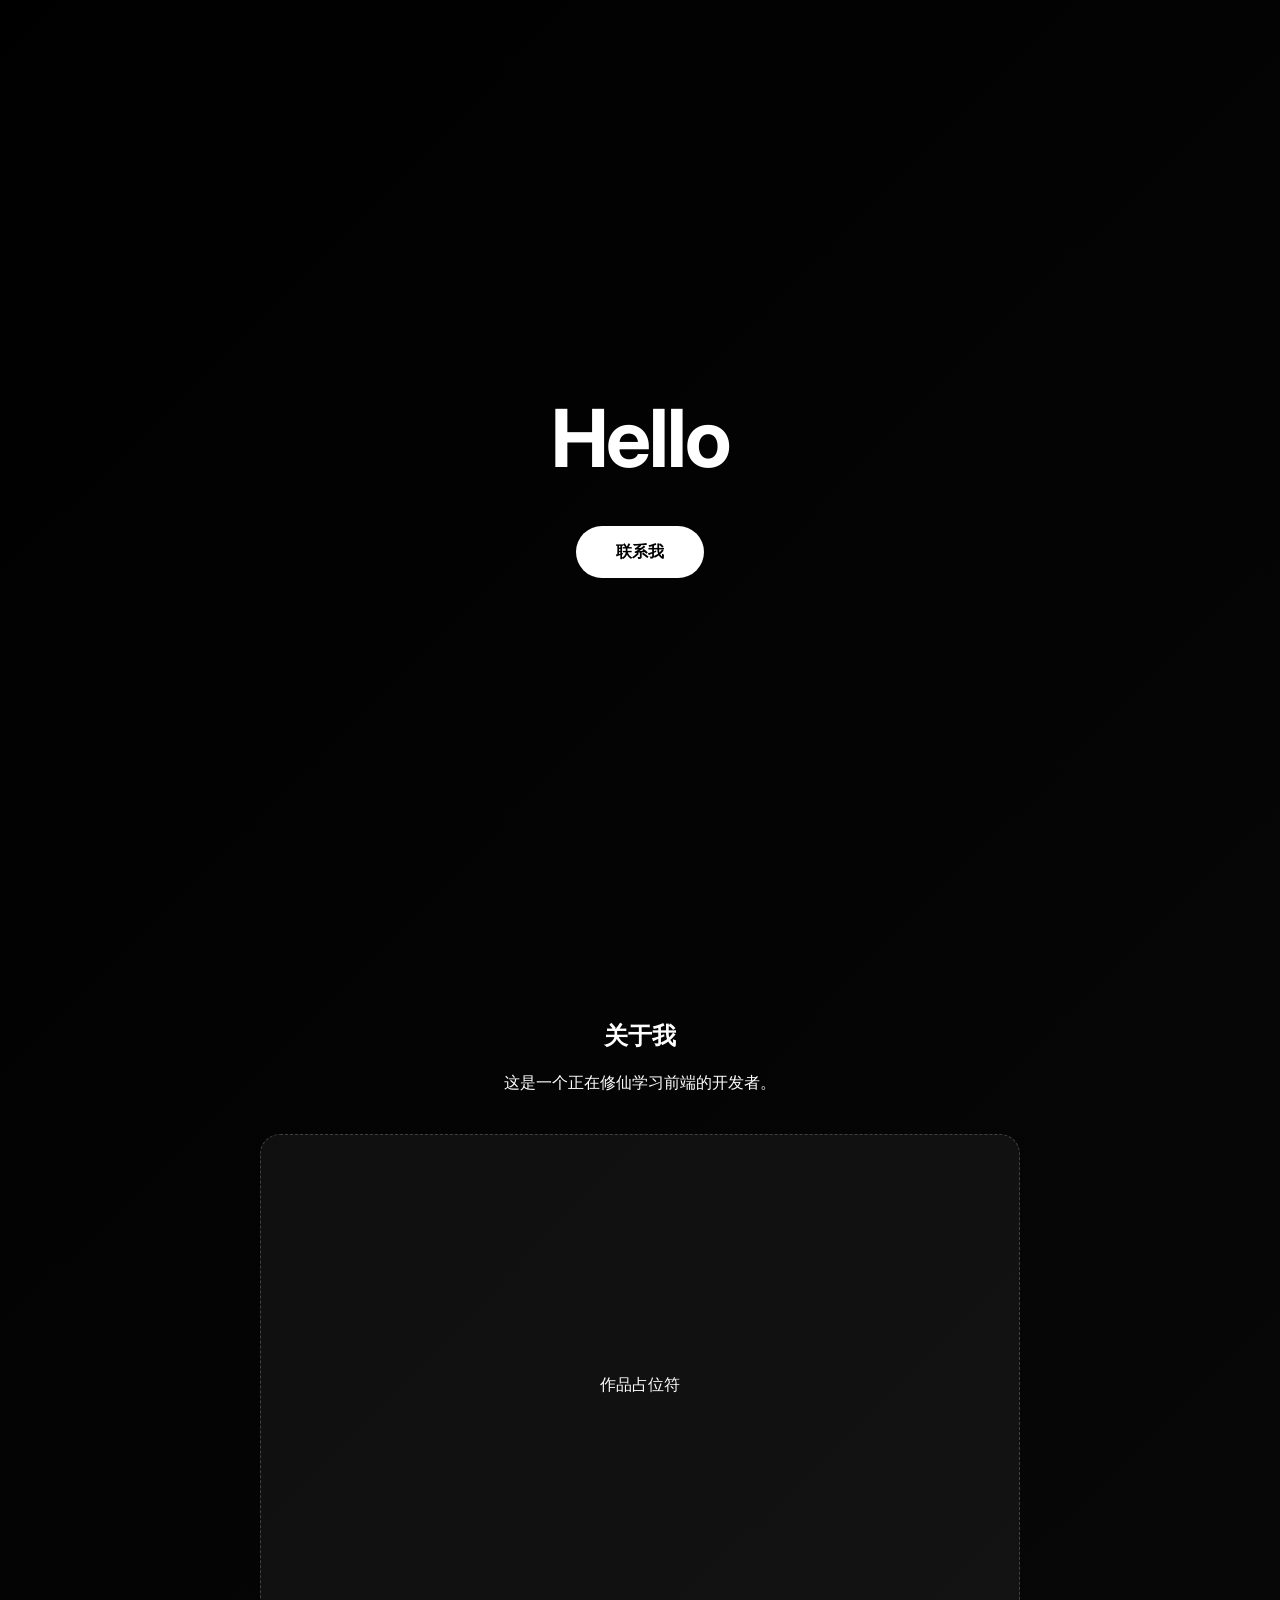
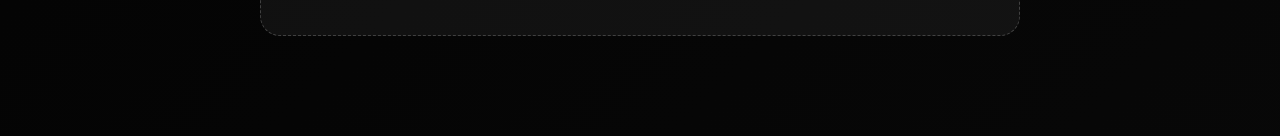
==== index.html @ e72fcb89 "fix" ====
<!DOCTYPE html>
<html lang="zh-CN">
<head>
    <meta charset="UTF-8" />
    <meta name="viewport" content="width=device-width, initial-scale=1.0, maximum-scale=1.0, user-scalable=no">
    <title>极简个人首页</title>
    <style>
        @import url('https://fonts.googleapis.com/css2?family=Inter:wght@400;700&display=swap');

        body {
            margin: 0;
            padding: 0;
            /* 修正：允许垂直滚动，禁止水平晃动 */
            overflow-x: hidden;
            overflow-y: auto; 
            min-height: 100vh;
            display: flex;
            flex-direction: column; /* 让内容按顺序往下排 */
            justify-content: flex-start; /* 从顶部开始排，不再死锁在中心 */
            align-items: center;
            background: linear-gradient(-45deg, #000000, #1a1a1a, #0a0a0a, #000000);
            background-size: 400% 400%;
            animation: gradientMove 10s ease infinite;
            font-family: 'Inter', sans-serif;
            color: #ffffff;
            cursor: none; 
        }

        @keyframes gradientMove {
            0% { background-position: 0% 50%; }
            50% { background-position: 100% 50%; }
            100% { background-position: 0% 50%; }
        }

        #cursor {
            mix-blend-mode: difference;
            width: 20px;
            height: 20px;
            background: white;
            border-radius: 50%;
            position: fixed;
            pointer-events: none;
            z-index: 9999;
            box-shadow: 0 0 20px #38bdf8;
            transition: transform 0.3s cubic-bezier(0.175, 0.885, 0.32, 1.275);
            left: -100px;
        }

        #cursor.active { transform: scale(3); }

        /* 第一屏：Hero Section */
        .hero {
            height: 100vh; /* 第一屏强制占满全屏 */
            display: flex;
            flex-direction: column;
            justify-content: center;
            align-items: center;
            text-align: center;
        }

        .card-title { font-size: 80px; font-weight: 700; margin-bottom: 40px; letter-spacing: -2px; }

        .primary-btn {
            background: white;
            color: black;
            border: none;
            padding: 15px 40px;
            border-radius: 50px;
            font-weight: bold;
            transition: 0.3s;
            text-decoration: none;
            display: inline-block;
        }

        /* 后面内容块的样式 */
        .content-section {
            width: 100%;
            max-width: 800px;
            padding: 100px 20px;
            text-align: center;
            box-sizing: border-box;
        }

        @media (max-width: 768px) {
            #cursor { display: none; }
            body { cursor: auto; }
            .card-title { font-size: 60px; }
            .primary-btn { padding: 18px 50px; font-size: 18px; }
        }
    </style>
</head>
<body>
    <div id="cursor"></div>

    <section class="hero">
        <h1 class="card-title">Hello</h1>
        <a href="#" class="primary-btn">联系我</a>
    </section>

    <div class="content-section">
        <h2>关于我</h2>
        <p>这是一个正在修仙学习前端的开发者。</p>
        <div style="height: 500px; background: rgba(255,255,255,0.05); margin-top: 40px; border-radius: 20px; border: 1px dashed rgba(255,255,255,0.2); display: flex; align-items: center; justify-content: center;">
            作品占位符
        </div>
    </div>

    <script>
        const btn = document.querySelector('.primary-btn');
        const dot = document.querySelector('#cursor');

        window.addEventListener('mousemove', (e) => {
            dot.style.left = e.clientX - 10 + 'px';
            dot.style.top = e.clientY - 10 + 'px';
        });

        btn.addEventListener('mouseenter', () => dot.classList.add('active'));
        btn.addEventListener('mouseleave', () => dot.classList.remove('active'));
    </script>
</body>
</html>
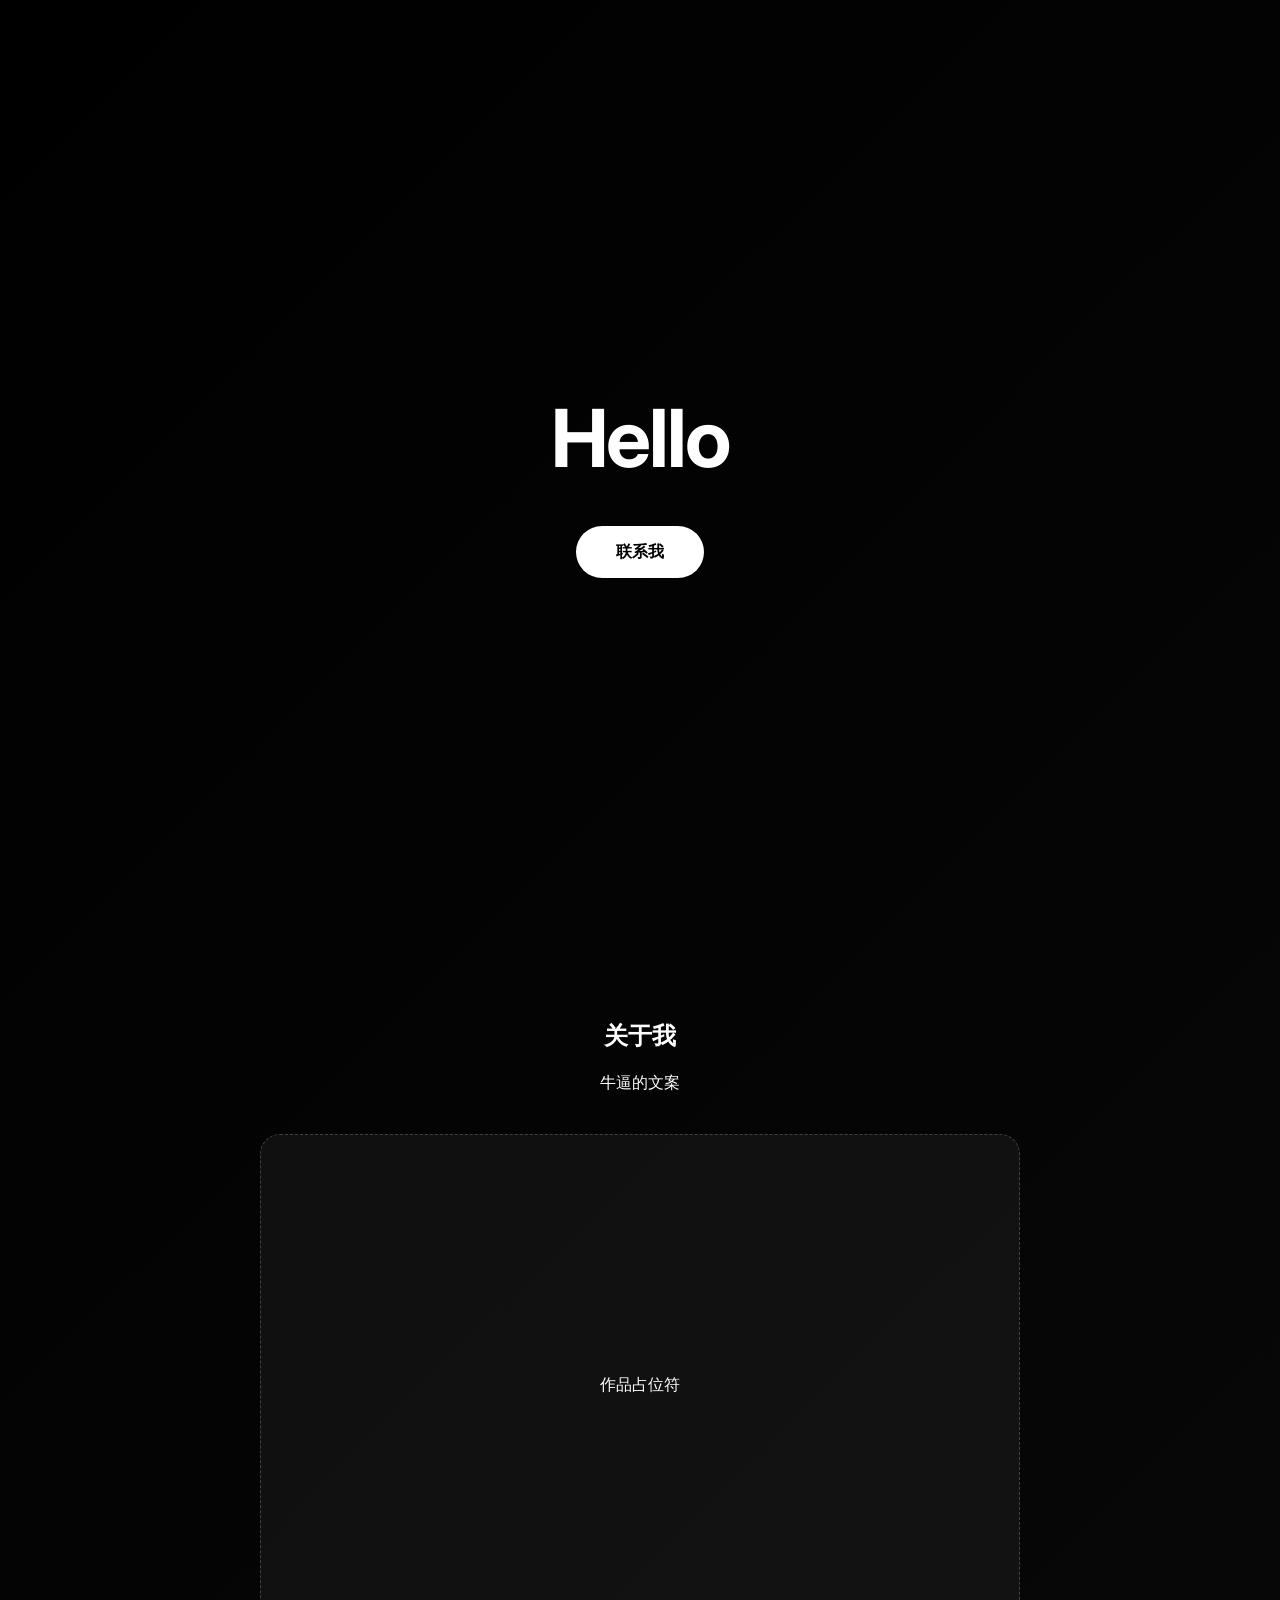
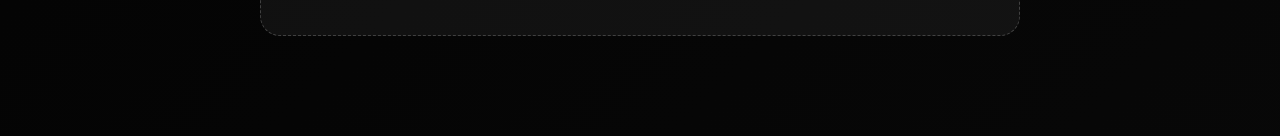
==== commit 900975dc: "fix2" ====
--- a/index.html
+++ b/index.html
@@ -99,7 +99,7 @@
 
     <div class="content-section">
         <h2>关于我</h2>
-        <p>这是一个正在修仙学习前端的开发者。</p>
+        <p>牛逼的文案</p>
         <div style="height: 500px; background: rgba(255,255,255,0.05); margin-top: 40px; border-radius: 20px; border: 1px dashed rgba(255,255,255,0.2); display: flex; align-items: center; justify-content: center;">
             作品占位符
         </div>
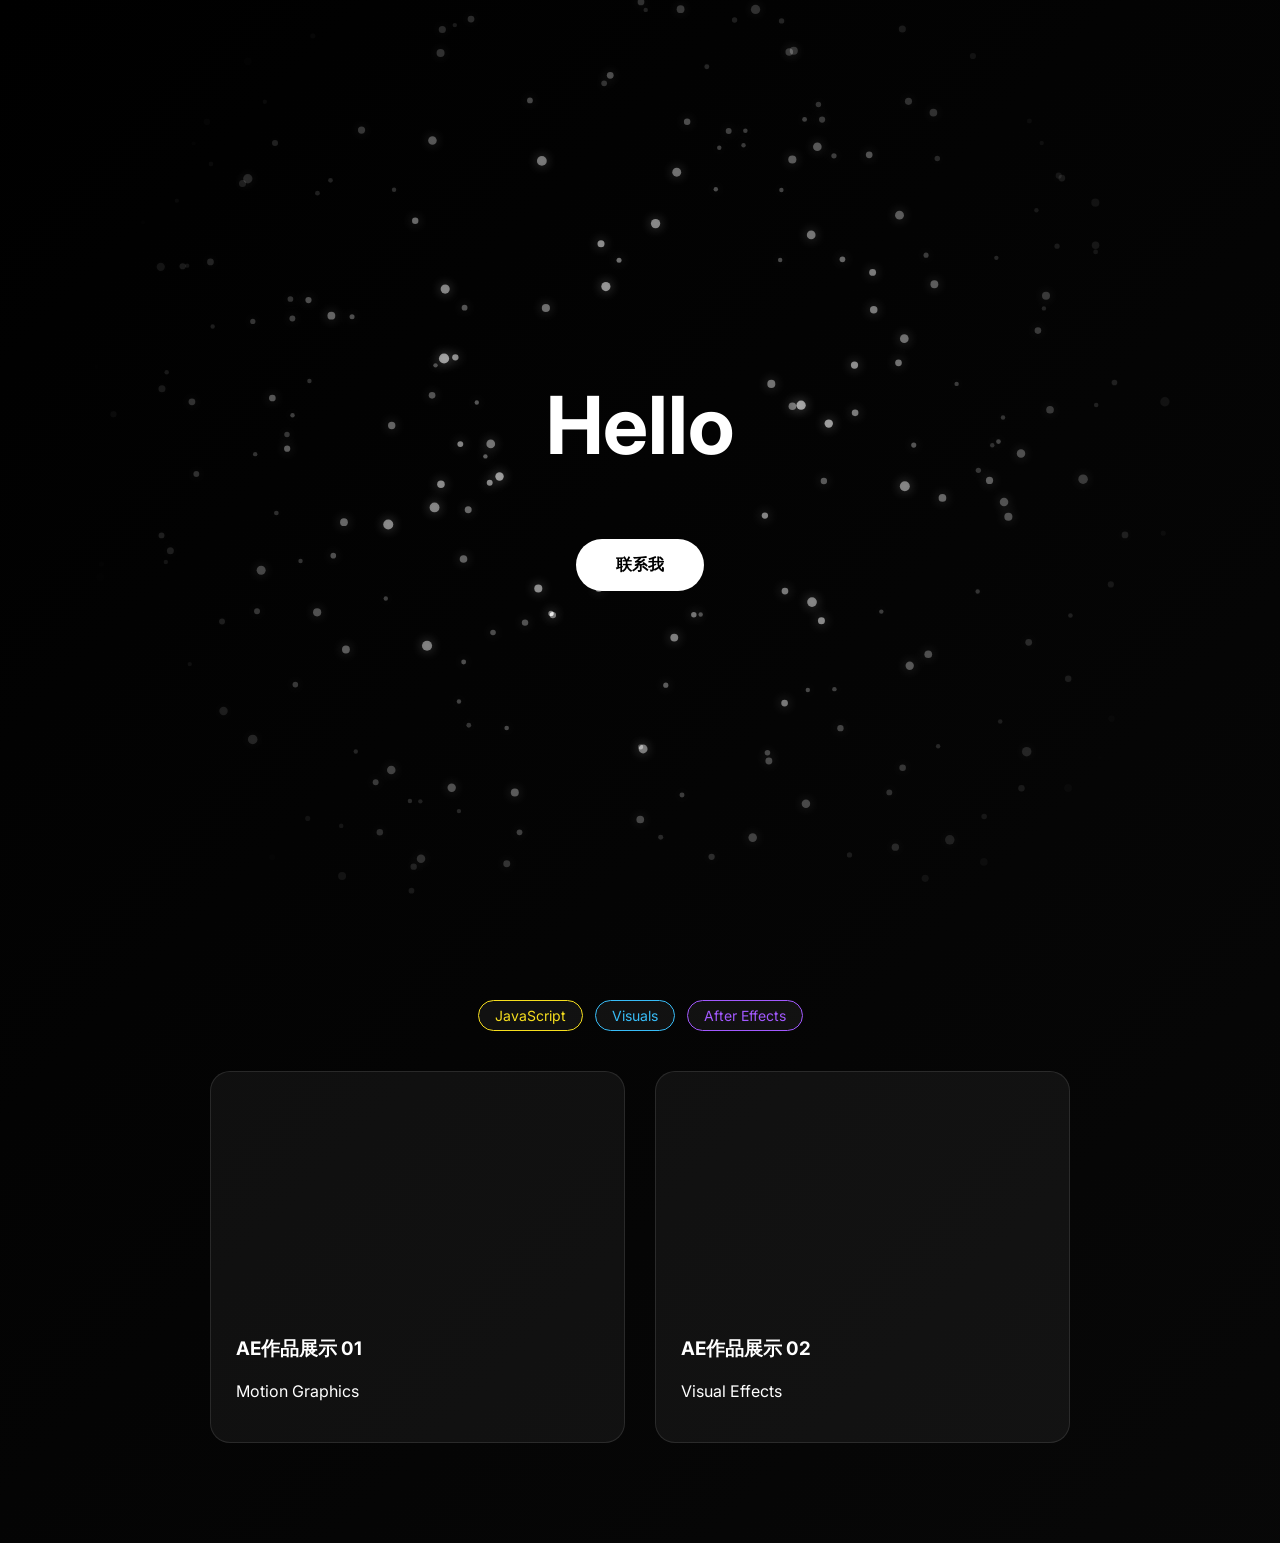
==== commit 1222c2d9: "粒子效果" ====
--- a/index.html
+++ b/index.html
@@ -1,121 +1,319 @@
 <!DOCTYPE html>
 <html lang="zh-CN">
 <head>
-    <meta charset="UTF-8" />
-    <meta name="viewport" content="width=device-width, initial-scale=1.0, maximum-scale=1.0, user-scalable=no">
-    <title>极简个人首页</title>
+    <meta charset="UTF-8">
+    <meta name="viewport" content="width=device-width, initial-scale=1.0">
+    <title>作品集展示</title>
     <style>
+        /* 1. 还原你要求的动态渐变背景与基础样式 */
         @import url('https://fonts.googleapis.com/css2?family=Inter:wght@400;700&display=swap');
-
+        
         body {
-            margin: 0;
-            padding: 0;
-            /* 修正：允许垂直滚动，禁止水平晃动 */
+            margin: 0; padding: 0;
             overflow-x: hidden;
-            overflow-y: auto; 
-            min-height: 100vh;
-            display: flex;
-            flex-direction: column; /* 让内容按顺序往下排 */
-            justify-content: flex-start; /* 从顶部开始排，不再死锁在中心 */
-            align-items: center;
             background: linear-gradient(-45deg, #000000, #1a1a1a, #0a0a0a, #000000);
             background-size: 400% 400%;
             animation: gradientMove 10s ease infinite;
             font-family: 'Inter', sans-serif;
             color: #ffffff;
-            cursor: none; 
-        }
-
+        }
         @keyframes gradientMove {
             0% { background-position: 0% 50%; }
             50% { background-position: 100% 50%; }
             100% { background-position: 0% 50%; }
         }
 
-        #cursor {
-            mix-blend-mode: difference;
-            width: 20px;
-            height: 20px;
-            background: white;
-            border-radius: 50%;
-            position: fixed;
-            pointer-events: none;
-            z-index: 9999;
-            box-shadow: 0 0 20px #38bdf8;
-            transition: transform 0.3s cubic-bezier(0.175, 0.885, 0.32, 1.275);
-            left: -100px;
-        }
-
-        #cursor.active { transform: scale(3); }
-
-        /* 第一屏：Hero Section */
-        .hero {
-            height: 100vh; /* 第一屏强制占满全屏 */
-            display: flex;
-            flex-direction: column;
-            justify-content: center;
-            align-items: center;
-            text-align: center;
-        }
-
-        .card-title { font-size: 80px; font-weight: 700; margin-bottom: 40px; letter-spacing: -2px; }
-
+        /* 已移除自定义光标，使用系统默认光标 */
+
+        /* 2. 还原 Hero 区 */
+        .hero { 
+            height: 100vh; width: 100%;
+            display: flex; flex-direction: column; 
+            justify-content: center; align-items: center; 
+            position: relative; overflow: hidden; 
+        }
+        #particle-canvas { position: absolute; top: 0; left: 0; width: 100%; height: 100%; z-index: 1; }
+        .card-title { font-size: 80px; font-weight: 700; z-index: 10; pointer-events: none; }
         .primary-btn {
-            background: white;
-            color: black;
-            border: none;
-            padding: 15px 40px;
-            border-radius: 50px;
-            font-weight: bold;
-            transition: 0.3s;
-            text-decoration: none;
-            display: inline-block;
-        }
-
-        /* 后面内容块的样式 */
-        .content-section {
-            width: 100%;
-            max-width: 800px;
-            padding: 100px 20px;
-            text-align: center;
-            box-sizing: border-box;
-        }
-
-        @media (max-width: 768px) {
-            #cursor { display: none; }
-            body { cursor: auto; }
-            .card-title { font-size: 60px; }
-            .primary-btn { padding: 18px 50px; font-size: 18px; }
+            background: white; color: black; border: none; padding: 15px 40px;
+            border-radius: 50px; font-weight: bold; transition: 0.3s;
+            text-decoration: none; z-index: 10;
+        }
+
+        /* 3. 还原你满意的卡片网格布局 */
+        .content-section { 
+            width: 100%; max-width: 900px; 
+            margin: 0 auto; padding: 100px 20px; 
+            box-sizing: border-box; z-index: 10; position: relative;
+        }
+        .project-grid {
+            display: grid;
+            grid-template-columns: repeat(auto-fit, minmax(300px, 1fr));
+            gap: 30px; width: 100%; margin-top: 40px;
+        }
+        .project-card {
+            height: 320px;
+            background: rgba(255, 255, 255, 0.05);
+            border: 1px solid rgba(255, 255, 255, 0.1);
+            border-radius: 20px;
+            display: flex; align-items: flex-end; padding: 25px;
+            transition: all 0.6s cubic-bezier(0.23, 1, 0.32, 1);
+            opacity: 0; transform: translateY(50px);
+            cursor: pointer;
+        }
+        .project-card.show { opacity: 1; transform: translateY(0); }
+        .project-card:hover {
+            transform: translateY(-10px);
+            border-color: #38bdf8;
+            background: rgba(255, 255, 255, 0.08);
+        }
+
+        .skills-container { display: flex; flex-wrap: wrap; justify-content: center; gap: 12px; margin-bottom: 40px; }
+        .skill-tag {
+            padding: 6px 16px; border-radius: 20px;
+            border: 1px solid var(--clr); color: var(--clr);
+            font-size: 14px; background: rgba(255, 255, 255, 0.05);
         }
     </style>
 </head>
 <body>
-    <div id="cursor"></div>
-
     <section class="hero">
+        <canvas id="particle-canvas"></canvas>
         <h1 class="card-title">Hello</h1>
         <a href="#" class="primary-btn">联系我</a>
     </section>
 
     <div class="content-section">
-        <h2>关于我</h2>
-        <p>牛逼的文案</p>
-        <div style="height: 500px; background: rgba(255,255,255,0.05); margin-top: 40px; border-radius: 20px; border: 1px dashed rgba(255,255,255,0.2); display: flex; align-items: center; justify-content: center;">
-            作品占位符
+        <div class="skills-container">
+            <span class="skill-tag" style="--clr: #f7df1e;">JavaScript</span>
+            <span class="skill-tag" style="--clr: #38bdf8;">Visuals</span>
+            <span class="skill-tag" style="--clr: #a259ff;">After Effects</span>
+        </div>
+        <div class="project-grid">
+            <div class="project-card"><div><h3>AE作品展示 01</h3><p>Motion Graphics</p></div></div>
+            <div class="project-card"><div><h3>AE作品展示 02</h3><p>Visual Effects</p></div></div>
         </div>
     </div>
 
     <script>
-        const btn = document.querySelector('.primary-btn');
-        const dot = document.querySelector('#cursor');
-
-        window.addEventListener('mousemove', (e) => {
-            dot.style.left = e.clientX - 10 + 'px';
-            dot.style.top = e.clientY - 10 + 'px';
+        const observer = new IntersectionObserver(entries => {
+            entries.forEach(entry => {
+                if (entry.isIntersecting) entry.target.classList.add('show');
+            });
+        }, { threshold: 0.1 });
+
+        document.querySelectorAll('.project-card, .primary-btn').forEach(el => {
+            observer.observe(el);
         });
 
-        btn.addEventListener('mouseenter', () => dot.classList.add('active'));
-        btn.addEventListener('mouseleave', () => dot.classList.remove('active'));
+        // --- 模块 2: 2D 版本的 Antigravity 粒子（重写：更稳定的“绕球”观感） ---
+        // 目标：把粒子坐标改成“以光标为中心的局部坐标系”，避免鼠标一动就全场重排导致乱。
+        const canvas = document.getElementById('particle-canvas');
+        const ctx = canvas.getContext('2d');
+        let particles = [];
+
+        // 真实鼠标（用于判断是否在动）
+        let mouse = { x: -9999, y: -9999 };
+        let lastMouseMoveTime = 0;
+        let lastRealMouse = { x: window.innerWidth / 2, y: window.innerHeight / 2 };
+
+        // 虚拟鼠标（用于平滑跟随 + idle 自动移动）
+        let virtualMouse = { x: window.innerWidth / 2, y: window.innerHeight / 2 };
+
+        const CONFIG = {
+            count: 320,          // 粒子更多，球云更饱满
+            magnetRadius: 320,   // 只有进入这个半径才“被力场影响”（球整体半径）
+            ringRadius: 230,     // 绕光标旋转的目标半径（球壳半径）
+            waveSpeed: 0.55,
+            waveAmplitude: 14,
+            particleSize: 26,
+            lerpSpeed: 0.07,
+            pulseSpeed: 3,
+            fieldStrength: 10,
+            idleAfterMs: 2200,
+            idleAmpX: 140,
+            idleAmpY: 95,
+            // 呼吸开始半径：越靠近光标呼吸越明显
+            breatheRadius: 260,
+            // 只渲染到这个半径（稍大一点，边缘渐隐）
+            renderRadius: 560,
+            // 中心安全半径：禁止粒子进入光标中心（略小于球壳半径）
+            cursorSafeRadius: 140,
+            // “球感”关键：用局部 z 做透视、缩放与亮度
+            zRange: 70
+        };
+
+        function init() {
+            canvas.width = window.innerWidth;
+            canvas.height = window.innerHeight;
+
+            // 粒子初始化到全屏空间：只有靠近光标时才会进入“反重力/绕圈”状态
+            particles = [];
+            for (let i = 0; i < CONFIG.count; i++) {
+                const t = Math.random() * 100;
+                const speed = 0.01 + Math.random() / 200;
+                const cz = (Math.random() - 0.5) * CONFIG.zRange; // 前后深度
+
+                // 基础位置：散布到全屏
+                const baseX = Math.random() * canvas.width;
+                const baseY = Math.random() * canvas.height;
+
+                const randomRadiusOffset = (Math.random() - 0.5) * 2;
+
+                particles.push({
+                    t,
+                    speed,
+                    // 基础位置（不受力场时回到这里）
+                    baseX,
+                    baseY,
+                    // 当前渲染位置（插值用）
+                    cx: baseX,
+                    cy: baseY,
+                    cz,
+                    // 相位与随机项
+                    randomRadiusOffset,
+                    size: CONFIG.particleSize
+                });
+            }
+        }
+
+        window.addEventListener('mousemove', e => {
+            mouse.x = e.clientX;
+            mouse.y = e.clientY;
+            lastMouseMoveTime = performance.now();
+            lastRealMouse.x = e.clientX;
+            lastRealMouse.y = e.clientY;
+        });
+
+        function animate() {
+            const time = performance.now() / 1000;
+            const now = performance.now();
+            ctx.clearRect(0, 0, canvas.width, canvas.height);
+
+            // 目标鼠标：真实鼠标静止一段时间后，围绕“最后一次真实位置”轻微游走
+            let destX, destY;
+            if (mouse.x === -9999 && mouse.y === -9999) {
+                destX = canvas.width / 2;
+                destY = canvas.height / 2;
+            } else if (now - lastMouseMoveTime > CONFIG.idleAfterMs) {
+                const t = now / 1000;
+                destX = lastRealMouse.x + Math.sin(t * 0.55) * CONFIG.idleAmpX;
+                destY = lastRealMouse.y + Math.cos(t * 0.85) * CONFIG.idleAmpY;
+            } else {
+                destX = mouse.x;
+                destY = mouse.y;
+            }
+
+            // 平滑跟随：移动时更“跟手”，静止时更柔和
+            const isActivelyMoving = now - lastMouseMoveTime < 120;
+            const smooth = isActivelyMoving ? 0.24 : 0.12;
+            virtualMouse.x += (destX - virtualMouse.x) * smooth;
+            virtualMouse.y += (destY - virtualMouse.y) * smooth;
+
+            // 深度排序（远到近）增强“绕球”观感
+            const sorted = particles.slice().sort((a, b) => a.cz - b.cz);
+
+            sorted.forEach(p => {
+                p.t += p.speed / 2;
+
+                // 粒子与光标的距离（用基础位置计算，避免“乱”）
+                const dx0 = p.baseX - virtualMouse.x;
+                const dy0 = p.baseY - virtualMouse.y;
+                const dist0 = Math.sqrt(dx0 * dx0 + dy0 * dy0);
+
+                // 默认目标：回到基础位置
+                let targetPos = { x: p.baseX, y: p.baseY, z: p.cz };
+
+                if (dist0 < CONFIG.magnetRadius) {
+                    // 进入力场：不再形成固定圆环旋转，而是做“反重力/排斥”的球形扰动
+                    // 方向：从光标指向粒子的径向方向（避免绕圈）
+                    const angle = Math.atan2(dy0, dx0);
+
+                    // 越靠近光标，排斥越强；靠近磁场边缘影响越弱
+                    const kRaw = 1 - dist0 / CONFIG.magnetRadius; // 0..1
+                    const k = Math.pow(Math.max(0, Math.min(1, kRaw)), 1.6);
+
+                    // 在中心留一个安全半径：粒子不会贴到光标上
+                    const minR = CONFIG.cursorSafeRadius;
+                    const radialWave = Math.sin(p.t * CONFIG.waveSpeed + p.randomRadiusOffset) * (CONFIG.waveAmplitude * 0.9);
+
+                    // 目标半径：把粒子向外“推”到安全半径之外，并加一点波动
+                    const targetR = Math.max(minR, dist0) + radialWave * k;
+
+                    // 目标位置：径向为主 + 很弱的切向扰动（只在很近时出现）
+                    // 切向方向 = 径向旋转 90°：(-sin, cos)
+                    const swirlK = Math.max(0, Math.min(1, 1 - dist0 / (CONFIG.cursorSafeRadius + 140)));
+                    const swirl = (Math.sin(time * 2.0 + p.t) * 10 + Math.cos(p.t * 1.3) * 6) * swirlK * k;
+
+                    const rx = Math.cos(angle);
+                    const ry = Math.sin(angle);
+                    const tx = -ry;
+                    const ty = rx;
+
+                    const px = rx * targetR + tx * swirl;
+                    const py = ry * targetR + ty * swirl;
+
+                    targetPos.x = virtualMouse.x + px;
+                    targetPos.y = virtualMouse.y + py;
+
+                    // z 方向呼吸起伏（前后层次还在）
+                    targetPos.z = p.cz + Math.sin(p.t * 1.2) * (CONFIG.waveAmplitude * 0.22) * k;
+                }
+
+                // 平滑插值
+                p.cx += (targetPos.x - p.cx) * CONFIG.lerpSpeed;
+                p.cy += (targetPos.y - p.cy) * CONFIG.lerpSpeed;
+                p.cz += (targetPos.z - p.cz) * CONFIG.lerpSpeed;
+
+                // 透视投影：深度越靠前越大、越亮
+                const zNorm = (p.cz + CONFIG.zRange / 2) / CONFIG.zRange; // 0..1
+                const depthScale = 0.65 + zNorm * 0.75; // 0.65..1.4
+                const projectionFactor = 0.75 + zNorm * 0.35; // 0.75..1.1
+
+                // 直接用当前坐标作为屏幕坐标（透视仅通过大小/亮度体现）
+                const sx = p.cx;
+                const sy = p.cy;
+
+                // 超出渲染半径就不画（离光标远的粒子不出现）
+                if (dist0 > CONFIG.renderRadius) return;
+
+                // 中心安全圆：不允许进入光标中心
+                const distToCenter = Math.hypot(sx - virtualMouse.x, sy - virtualMouse.y);
+                if (distToCenter < CONFIG.cursorSafeRadius) return;
+
+                // 呼吸：只有在一定距离内才开始明显呼吸（靠近光标越明显）
+                const breatheK = Math.max(0, Math.min(1, 1 - dist0 / CONFIG.breatheRadius));
+                const pulse = 0.9 + Math.sin(p.t * CONFIG.pulseSpeed) * (0.2 + 0.3 * breatheK);
+
+                // 进入力场的粒子更明显；靠近渲染边缘渐隐
+                const influence = Math.max(0, Math.min(1, 1 - dist0 / CONFIG.magnetRadius));
+                const fade = Math.max(
+                    0,
+                    Math.min(1, 1 - (dist0 - CONFIG.magnetRadius) / Math.max(1, (CONFIG.renderRadius - CONFIG.magnetRadius)))
+                );
+
+                // 磁场外也保留明显的发光感（但略微变小、变暗）
+                const presence = 0.3 + 0.7 * influence;
+                const radius = Math.max(2.2, p.size * (0.1 + 0.09 * presence) * pulse * depthScale);
+                const alpha = Math.min(1, (0.18 + 0.52 * presence) * fade * (0.55 + 0.6 * zNorm));
+
+                ctx.save();
+                ctx.globalCompositeOperation = 'lighter';
+                ctx.fillStyle = `rgba(255, 255, 255, ${alpha})`;
+                ctx.shadowColor = 'rgba(255, 255, 255, 0.75)';
+                ctx.shadowBlur = 12;
+                ctx.beginPath();
+                ctx.arc(sx, sy, radius, 0, Math.PI * 2);
+                ctx.fill();
+                ctx.restore();
+            });
+
+            requestAnimationFrame(animate);
+        }
+
+        window.addEventListener('resize', init);
+        init();
+        animate();
     </script>
 </body>
 </html>
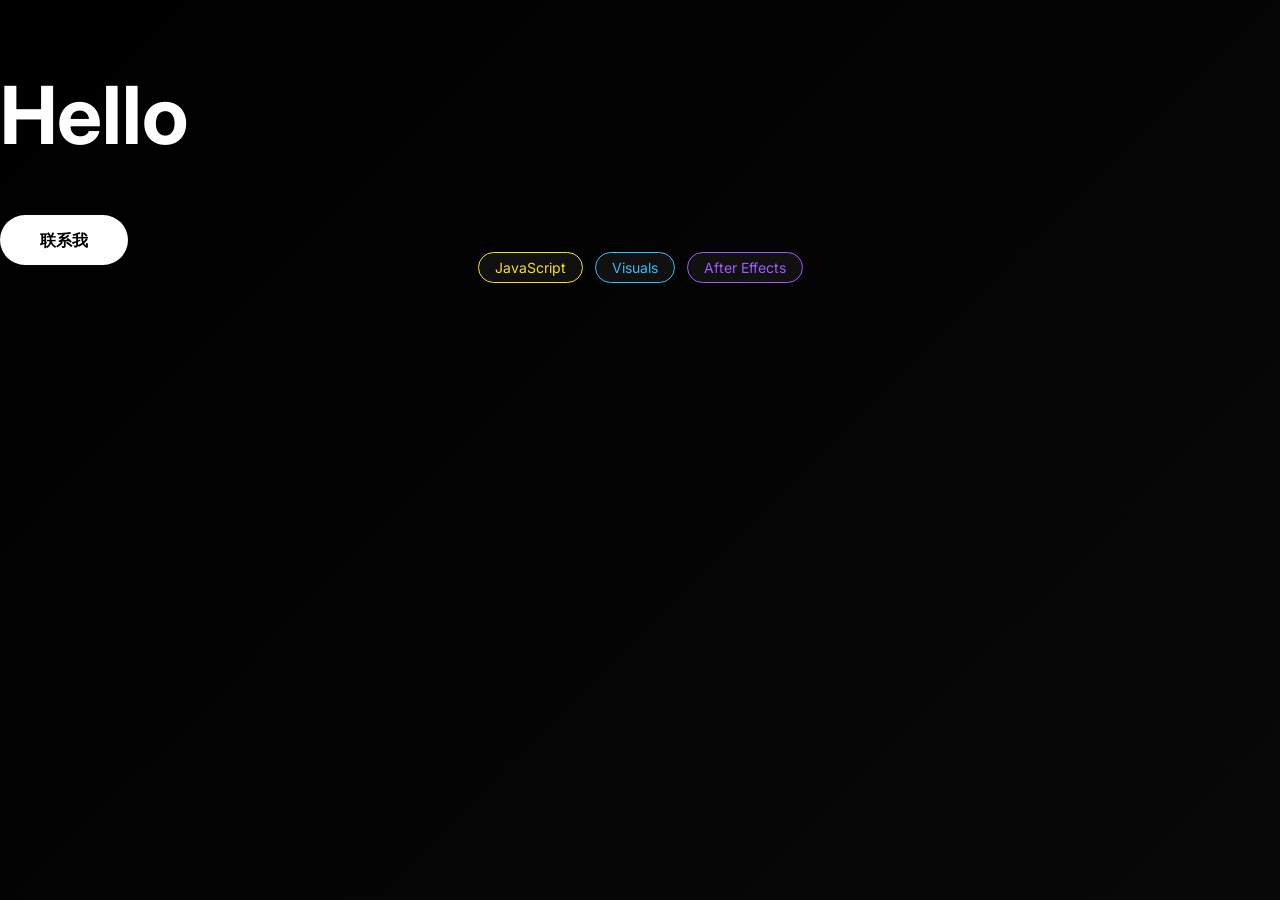
==== commit 78adb642: "粒子效果2" ====
--- a/index.html
+++ b/index.html
@@ -23,9 +23,12 @@
             100% { background-position: 0% 50%; }
         }
 
+<<<<<<< HEAD
+=======
         /* 已移除自定义光标，使用系统默认光标 */
 
         /* 2. 还原 Hero 区 */
+>>>>>>> 1222c2d99090b0dac7b67cd7004499b957a1e241
         .hero { 
             height: 100vh; width: 100%;
             display: flex; flex-direction: column; 
@@ -40,7 +43,10 @@
             text-decoration: none; z-index: 10;
         }
 
+<<<<<<< HEAD
+=======
         /* 3. 还原你满意的卡片网格布局 */
+>>>>>>> 1222c2d99090b0dac7b67cd7004499b957a1e241
         .content-section { 
             width: 100%; max-width: 900px; 
             margin: 0 auto; padding: 100px 20px; 
@@ -106,27 +112,44 @@
             observer.observe(el);
         });
 
+<<<<<<< HEAD
+=======
         // --- 模块 2: 2D 版本的 Antigravity 粒子（重写：更稳定的“绕球”观感） ---
         // 目标：把粒子坐标改成“以光标为中心的局部坐标系”，避免鼠标一动就全场重排导致乱。
+>>>>>>> 1222c2d99090b0dac7b67cd7004499b957a1e241
         const canvas = document.getElementById('particle-canvas');
         const ctx = canvas.getContext('2d');
         let particles = [];
 
+<<<<<<< HEAD
+=======
         // 真实鼠标（用于判断是否在动）
+>>>>>>> 1222c2d99090b0dac7b67cd7004499b957a1e241
         let mouse = { x: -9999, y: -9999 };
         let lastMouseMoveTime = 0;
         let lastRealMouse = { x: window.innerWidth / 2, y: window.innerHeight / 2 };
 
+<<<<<<< HEAD
+=======
         // 虚拟鼠标（用于平滑跟随 + idle 自动移动）
+>>>>>>> 1222c2d99090b0dac7b67cd7004499b957a1e241
         let virtualMouse = { x: window.innerWidth / 2, y: window.innerHeight / 2 };
 
         const CONFIG = {
             count: 320,          // 粒子更多，球云更饱满
+<<<<<<< HEAD
+            magnetRadius: 200,   // 只有进入这个半径才“被力场影响”（球整体半径）
+            ringRadius: 140,      // 绕光标旋转的目标半径（球壳半径）
+            waveSpeed: 0.55,
+            waveAmplitude: 14,
+            particleSize: 36,     // 粒子大小
+=======
             magnetRadius: 320,   // 只有进入这个半径才“被力场影响”（球整体半径）
             ringRadius: 230,     // 绕光标旋转的目标半径（球壳半径）
             waveSpeed: 0.55,
             waveAmplitude: 14,
             particleSize: 26,
+>>>>>>> 1222c2d99090b0dac7b67cd7004499b957a1e241
             lerpSpeed: 0.07,
             pulseSpeed: 3,
             fieldStrength: 10,
@@ -138,7 +161,11 @@
             // 只渲染到这个半径（稍大一点，边缘渐隐）
             renderRadius: 560,
             // 中心安全半径：禁止粒子进入光标中心（略小于球壳半径）
+<<<<<<< HEAD
+            cursorSafeRadius: 80,
+=======
             cursorSafeRadius: 140,
+>>>>>>> 1222c2d99090b0dac7b67cd7004499b957a1e241
             // “球感”关键：用局部 z 做透视、缩放与亮度
             zRange: 70
         };
@@ -238,12 +265,21 @@
                     const radialWave = Math.sin(p.t * CONFIG.waveSpeed + p.randomRadiusOffset) * (CONFIG.waveAmplitude * 0.9);
 
                     // 目标半径：把粒子向外“推”到安全半径之外，并加一点波动
+<<<<<<< HEAD
+                    const targetR = Math.max(minR, CONFIG.ringRadius) + radialWave * k;
+
+                    // 目标位置：径向为主 + 很弱的切向扰动（只在很近时出现）
+                    // 切向方向 = 径向旋转 90°：(-sin, cos)
+                    const swirlK = Math.max(0, Math.min(1, 1 - dist0 / (CONFIG.cursorSafeRadius + 60)));
+                    const swirl = (Math.sin(p.t * 1.3) * 8 + Math.cos(p.t * 1.7) * 4) * swirlK * k;
+=======
                     const targetR = Math.max(minR, dist0) + radialWave * k;
 
                     // 目标位置：径向为主 + 很弱的切向扰动（只在很近时出现）
                     // 切向方向 = 径向旋转 90°：(-sin, cos)
                     const swirlK = Math.max(0, Math.min(1, 1 - dist0 / (CONFIG.cursorSafeRadius + 140)));
                     const swirl = (Math.sin(time * 2.0 + p.t) * 10 + Math.cos(p.t * 1.3) * 6) * swirlK * k;
+>>>>>>> 1222c2d99090b0dac7b67cd7004499b957a1e241
 
                     const rx = Math.cos(angle);
                     const ry = Math.sin(angle);
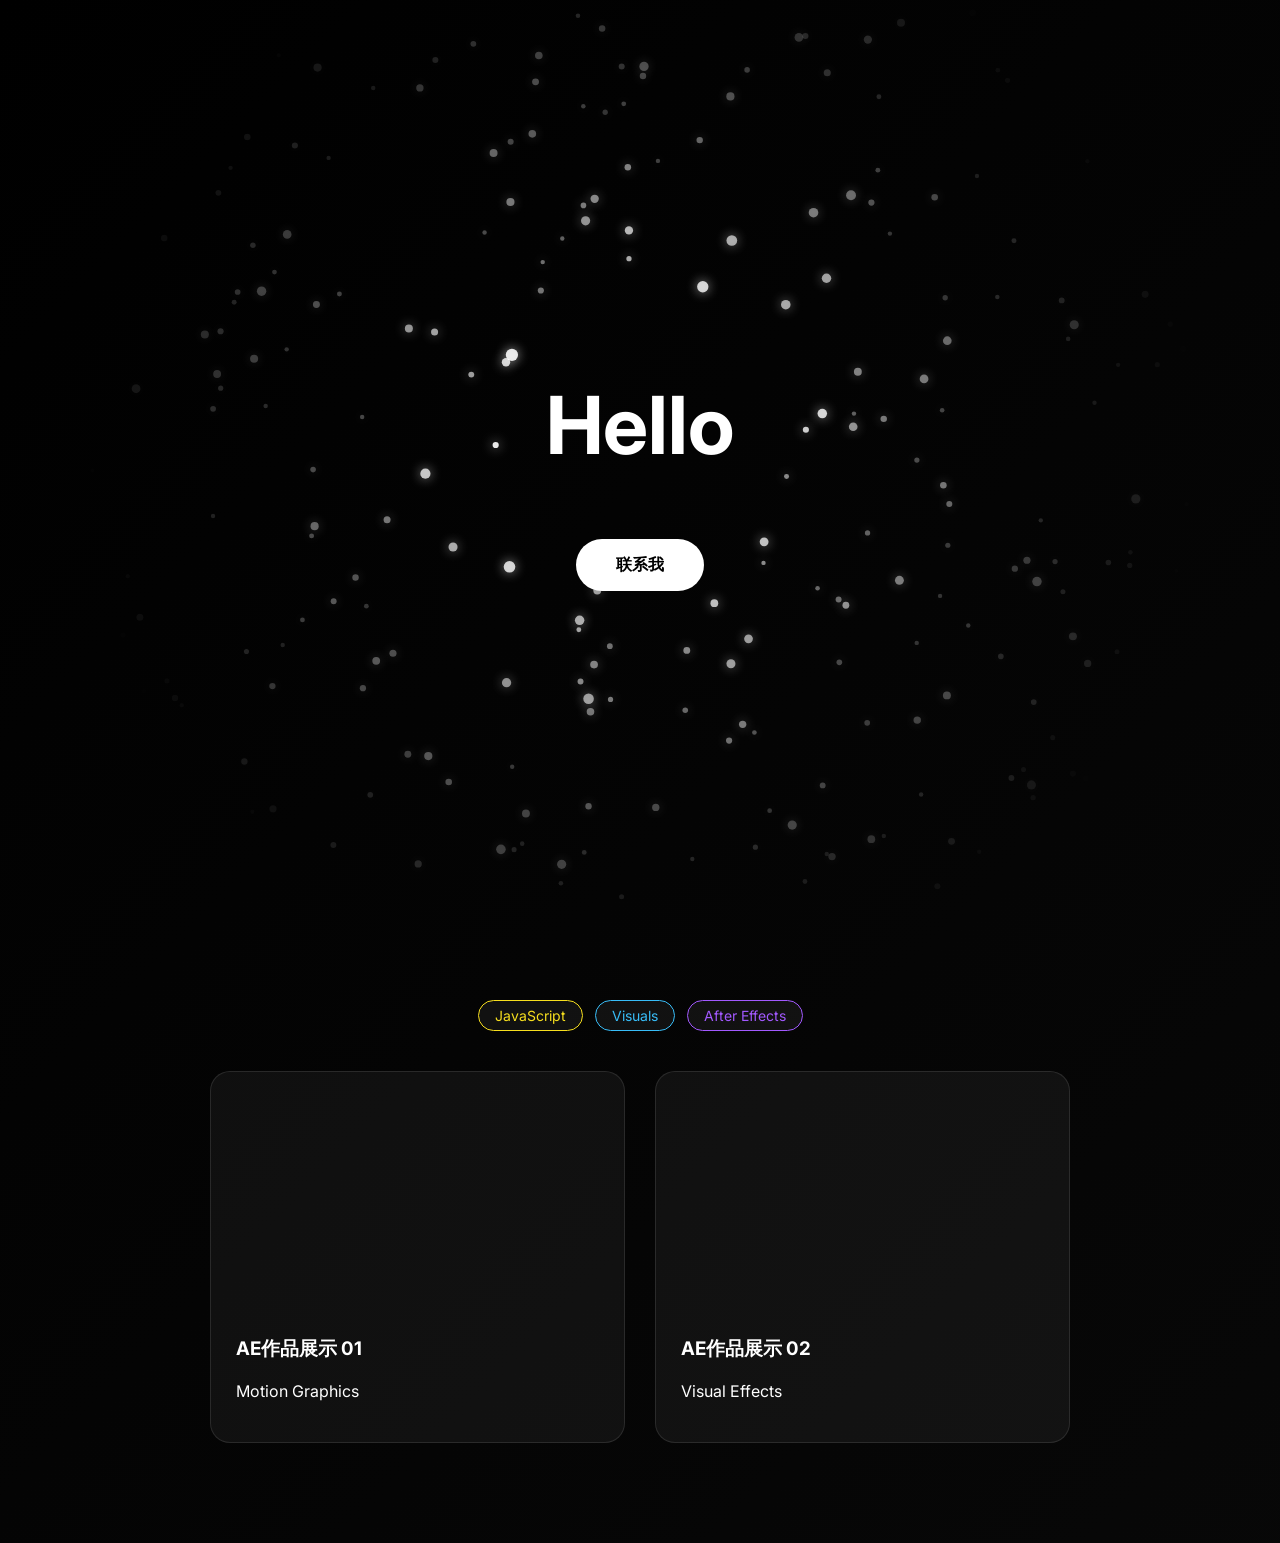
==== commit 89ff0765: "粒子final" ====
--- a/index.html
+++ b/index.html
@@ -5,7 +5,7 @@
     <meta name="viewport" content="width=device-width, initial-scale=1.0">
     <title>作品集展示</title>
     <style>
-        /* 1. 还原你要求的动态渐变背景与基础样式 */
+        /* 1. 基础样式与动态渐变背景 */
         @import url('https://fonts.googleapis.com/css2?family=Inter:wght@400;700&display=swap');
         
         body {
@@ -17,46 +17,58 @@
             font-family: 'Inter', sans-serif;
             color: #ffffff;
         }
+
         @keyframes gradientMove {
             0% { background-position: 0% 50%; }
             50% { background-position: 100% 50%; }
             100% { background-position: 0% 50%; }
         }
 
-<<<<<<< HEAD
-=======
-        /* 已移除自定义光标，使用系统默认光标 */
-
-        /* 2. 还原 Hero 区 */
->>>>>>> 1222c2d99090b0dac7b67cd7004499b957a1e241
+        /* 2. Hero 区布局 */
         .hero { 
             height: 100vh; width: 100%;
             display: flex; flex-direction: column; 
             justify-content: center; align-items: center; 
             position: relative; overflow: hidden; 
         }
-        #particle-canvas { position: absolute; top: 0; left: 0; width: 100%; height: 100%; z-index: 1; }
+
+        #particle-canvas { 
+            position: absolute; 
+            top: 0; left: 0; 
+            width: 100%; height: 100%; 
+            z-index: 1; 
+            pointer-events: none; /* 确保粒子不挡住交互 */
+        }
+
         .card-title { font-size: 80px; font-weight: 700; z-index: 10; pointer-events: none; }
+
         .primary-btn {
             background: white; color: black; border: none; padding: 15px 40px;
             border-radius: 50px; font-weight: bold; transition: 0.3s;
             text-decoration: none; z-index: 10;
         }
 
-<<<<<<< HEAD
-=======
-        /* 3. 还原你满意的卡片网格布局 */
->>>>>>> 1222c2d99090b0dac7b67cd7004499b957a1e241
+        /* 3. 作品展示区网格布局 */
         .content-section { 
             width: 100%; max-width: 900px; 
             margin: 0 auto; padding: 100px 20px; 
             box-sizing: border-box; z-index: 10; position: relative;
         }
+
+        .skills-container { display: flex; flex-wrap: wrap; justify-content: center; gap: 12px; margin-bottom: 40px; }
+
+        .skill-tag {
+            padding: 6px 16px; border-radius: 20px;
+            border: 1px solid var(--clr); color: var(--clr);
+            font-size: 14px; background: rgba(255, 255, 255, 0.05);
+        }
+
         .project-grid {
             display: grid;
             grid-template-columns: repeat(auto-fit, minmax(300px, 1fr));
             gap: 30px; width: 100%; margin-top: 40px;
         }
+
         .project-card {
             height: 320px;
             background: rgba(255, 255, 255, 0.05);
@@ -67,22 +79,18 @@
             opacity: 0; transform: translateY(50px);
             cursor: pointer;
         }
+
         .project-card.show { opacity: 1; transform: translateY(0); }
+
         .project-card:hover {
             transform: translateY(-10px);
             border-color: #38bdf8;
             background: rgba(255, 255, 255, 0.08);
         }
-
-        .skills-container { display: flex; flex-wrap: wrap; justify-content: center; gap: 12px; margin-bottom: 40px; }
-        .skill-tag {
-            padding: 6px 16px; border-radius: 20px;
-            border: 1px solid var(--clr); color: var(--clr);
-            font-size: 14px; background: rgba(255, 255, 255, 0.05);
-        }
     </style>
 </head>
 <body>
+
     <section class="hero">
         <canvas id="particle-canvas"></canvas>
         <h1 class="card-title">Hello</h1>
@@ -102,6 +110,7 @@
     </div>
 
     <script>
+        // 模块 1: 滚动观察器
         const observer = new IntersectionObserver(entries => {
             entries.forEach(entry => {
                 if (entry.isIntersecting) entry.target.classList.add('show');
@@ -112,96 +121,54 @@
             observer.observe(el);
         });
 
-<<<<<<< HEAD
-=======
-        // --- 模块 2: 2D 版本的 Antigravity 粒子（重写：更稳定的“绕球”观感） ---
-        // 目标：把粒子坐标改成“以光标为中心的局部坐标系”，避免鼠标一动就全场重排导致乱。
->>>>>>> 1222c2d99090b0dac7b67cd7004499b957a1e241
+        // 模块 2: 2D 粒子引擎（重构性能版）
         const canvas = document.getElementById('particle-canvas');
         const ctx = canvas.getContext('2d');
+
         let particles = [];
-
-<<<<<<< HEAD
-=======
-        // 真实鼠标（用于判断是否在动）
->>>>>>> 1222c2d99090b0dac7b67cd7004499b957a1e241
+        let renderQueue = []; 
         let mouse = { x: -9999, y: -9999 };
         let lastMouseMoveTime = 0;
         let lastRealMouse = { x: window.innerWidth / 2, y: window.innerHeight / 2 };
-
-<<<<<<< HEAD
-=======
-        // 虚拟鼠标（用于平滑跟随 + idle 自动移动）
->>>>>>> 1222c2d99090b0dac7b67cd7004499b957a1e241
         let virtualMouse = { x: window.innerWidth / 2, y: window.innerHeight / 2 };
 
         const CONFIG = {
-            count: 320,          // 粒子更多，球云更饱满
-<<<<<<< HEAD
-            magnetRadius: 200,   // 只有进入这个半径才“被力场影响”（球整体半径）
-            ringRadius: 140,      // 绕光标旋转的目标半径（球壳半径）
-            waveSpeed: 0.55,
-            waveAmplitude: 14,
-            particleSize: 36,     // 粒子大小
-=======
-            magnetRadius: 320,   // 只有进入这个半径才“被力场影响”（球整体半径）
-            ringRadius: 230,     // 绕光标旋转的目标半径（球壳半径）
+            count: 320,
+            magnetRadius: 320,
+            ringRadius: 230,
             waveSpeed: 0.55,
             waveAmplitude: 14,
             particleSize: 26,
->>>>>>> 1222c2d99090b0dac7b67cd7004499b957a1e241
             lerpSpeed: 0.07,
             pulseSpeed: 3,
             fieldStrength: 10,
             idleAfterMs: 2200,
             idleAmpX: 140,
             idleAmpY: 95,
-            // 呼吸开始半径：越靠近光标呼吸越明显
             breatheRadius: 260,
-            // 只渲染到这个半径（稍大一点，边缘渐隐）
             renderRadius: 560,
-            // 中心安全半径：禁止粒子进入光标中心（略小于球壳半径）
-<<<<<<< HEAD
-            cursorSafeRadius: 80,
-=======
             cursorSafeRadius: 140,
->>>>>>> 1222c2d99090b0dac7b67cd7004499b957a1e241
-            // “球感”关键：用局部 z 做透视、缩放与亮度
             zRange: 70
         };
 
         function init() {
             canvas.width = window.innerWidth;
             canvas.height = window.innerHeight;
-
-            // 粒子初始化到全屏空间：只有靠近光标时才会进入“反重力/绕圈”状态
             particles = [];
             for (let i = 0; i < CONFIG.count; i++) {
-                const t = Math.random() * 100;
-                const speed = 0.01 + Math.random() / 200;
-                const cz = (Math.random() - 0.5) * CONFIG.zRange; // 前后深度
-
-                // 基础位置：散布到全屏
                 const baseX = Math.random() * canvas.width;
                 const baseY = Math.random() * canvas.height;
-
-                const randomRadiusOffset = (Math.random() - 0.5) * 2;
-
                 particles.push({
-                    t,
-                    speed,
-                    // 基础位置（不受力场时回到这里）
-                    baseX,
-                    baseY,
-                    // 当前渲染位置（插值用）
-                    cx: baseX,
-                    cy: baseY,
-                    cz,
-                    // 相位与随机项
-                    randomRadiusOffset,
+                    t: Math.random() * 100,
+                    speed: 0.01 + Math.random() / 200,
+                    baseX, baseY,
+                    cx: baseX, cy: baseY,
+                    cz: (Math.random() - 0.5) * CONFIG.zRange,
+                    randomRadiusOffset: (Math.random() - 0.5) * 2,
                     size: CONFIG.particleSize
                 });
             }
+            renderQueue = [...particles]; 
         }
 
         window.addEventListener('mousemove', e => {
@@ -213,137 +180,82 @@
         });
 
         function animate() {
-            const time = performance.now() / 1000;
             const now = performance.now();
+            const time = now / 1000;
             ctx.clearRect(0, 0, canvas.width, canvas.height);
 
-            // 目标鼠标：真实鼠标静止一段时间后，围绕“最后一次真实位置”轻微游走
             let destX, destY;
-            if (mouse.x === -9999 && mouse.y === -9999) {
-                destX = canvas.width / 2;
-                destY = canvas.height / 2;
+            if (mouse.x === -9999) {
+                destX = canvas.width / 2; destY = canvas.height / 2;
             } else if (now - lastMouseMoveTime > CONFIG.idleAfterMs) {
-                const t = now / 1000;
-                destX = lastRealMouse.x + Math.sin(t * 0.55) * CONFIG.idleAmpX;
-                destY = lastRealMouse.y + Math.cos(t * 0.85) * CONFIG.idleAmpY;
+                destX = lastRealMouse.x + Math.sin(time * 0.55) * CONFIG.idleAmpX;
+                destY = lastRealMouse.y + Math.cos(time * 0.85) * CONFIG.idleAmpY;
             } else {
-                destX = mouse.x;
-                destY = mouse.y;
+                destX = mouse.x; destY = mouse.y;
             }
 
-            // 平滑跟随：移动时更“跟手”，静止时更柔和
-            const isActivelyMoving = now - lastMouseMoveTime < 120;
-            const smooth = isActivelyMoving ? 0.24 : 0.12;
+            const isMoving = now - lastMouseMoveTime < 120;
+            const smooth = isMoving ? 0.24 : 0.12;
             virtualMouse.x += (destX - virtualMouse.x) * smooth;
             virtualMouse.y += (destY - virtualMouse.y) * smooth;
 
-            // 深度排序（远到近）增强“绕球”观感
-            const sorted = particles.slice().sort((a, b) => a.cz - b.cz);
-
-            sorted.forEach(p => {
-                p.t += p.speed / 2;
-
-                // 粒子与光标的距离（用基础位置计算，避免“乱”）
-                const dx0 = p.baseX - virtualMouse.x;
-                const dy0 = p.baseY - virtualMouse.y;
-                const dist0 = Math.sqrt(dx0 * dx0 + dy0 * dy0);
-
-                // 默认目标：回到基础位置
-                let targetPos = { x: p.baseX, y: p.baseY, z: p.cz };
-
-                if (dist0 < CONFIG.magnetRadius) {
-                    // 进入力场：不再形成固定圆环旋转，而是做“反重力/排斥”的球形扰动
-                    // 方向：从光标指向粒子的径向方向（避免绕圈）
-                    const angle = Math.atan2(dy0, dx0);
-
-                    // 越靠近光标，排斥越强；靠近磁场边缘影响越弱
-                    const kRaw = 1 - dist0 / CONFIG.magnetRadius; // 0..1
-                    const k = Math.pow(Math.max(0, Math.min(1, kRaw)), 1.6);
-
-                    // 在中心留一个安全半径：粒子不会贴到光标上
-                    const minR = CONFIG.cursorSafeRadius;
-                    const radialWave = Math.sin(p.t * CONFIG.waveSpeed + p.randomRadiusOffset) * (CONFIG.waveAmplitude * 0.9);
-
-                    // 目标半径：把粒子向外“推”到安全半径之外，并加一点波动
-<<<<<<< HEAD
-                    const targetR = Math.max(minR, CONFIG.ringRadius) + radialWave * k;
-
-                    // 目标位置：径向为主 + 很弱的切向扰动（只在很近时出现）
-                    // 切向方向 = 径向旋转 90°：(-sin, cos)
-                    const swirlK = Math.max(0, Math.min(1, 1 - dist0 / (CONFIG.cursorSafeRadius + 60)));
-                    const swirl = (Math.sin(p.t * 1.3) * 8 + Math.cos(p.t * 1.7) * 4) * swirlK * k;
-=======
-                    const targetR = Math.max(minR, dist0) + radialWave * k;
-
-                    // 目标位置：径向为主 + 很弱的切向扰动（只在很近时出现）
-                    // 切向方向 = 径向旋转 90°：(-sin, cos)
-                    const swirlK = Math.max(0, Math.min(1, 1 - dist0 / (CONFIG.cursorSafeRadius + 140)));
-                    const swirl = (Math.sin(time * 2.0 + p.t) * 10 + Math.cos(p.t * 1.3) * 6) * swirlK * k;
->>>>>>> 1222c2d99090b0dac7b67cd7004499b957a1e241
-
-                    const rx = Math.cos(angle);
-                    const ry = Math.sin(angle);
-                    const tx = -ry;
-                    const ty = rx;
-
-                    const px = rx * targetR + tx * swirl;
-                    const py = ry * targetR + ty * swirl;
-
-                    targetPos.x = virtualMouse.x + px;
-                    targetPos.y = virtualMouse.y + py;
-
-                    // z 方向呼吸起伏（前后层次还在）
-                    targetPos.z = p.cz + Math.sin(p.t * 1.2) * (CONFIG.waveAmplitude * 0.22) * k;
-                }
-
-                // 平滑插值
-                p.cx += (targetPos.x - p.cx) * CONFIG.lerpSpeed;
-                p.cy += (targetPos.y - p.cy) * CONFIG.lerpSpeed;
-                p.cz += (targetPos.z - p.cz) * CONFIG.lerpSpeed;
-
-                // 透视投影：深度越靠前越大、越亮
-                const zNorm = (p.cz + CONFIG.zRange / 2) / CONFIG.zRange; // 0..1
-                const depthScale = 0.65 + zNorm * 0.75; // 0.65..1.4
-                const projectionFactor = 0.75 + zNorm * 0.35; // 0.75..1.1
-
-                // 直接用当前坐标作为屏幕坐标（透视仅通过大小/亮度体现）
-                const sx = p.cx;
-                const sy = p.cy;
-
-                // 超出渲染半径就不画（离光标远的粒子不出现）
-                if (dist0 > CONFIG.renderRadius) return;
-
-                // 中心安全圆：不允许进入光标中心
-                const distToCenter = Math.hypot(sx - virtualMouse.x, sy - virtualMouse.y);
-                if (distToCenter < CONFIG.cursorSafeRadius) return;
-
-                // 呼吸：只有在一定距离内才开始明显呼吸（靠近光标越明显）
-                const breatheK = Math.max(0, Math.min(1, 1 - dist0 / CONFIG.breatheRadius));
-                const pulse = 0.9 + Math.sin(p.t * CONFIG.pulseSpeed) * (0.2 + 0.3 * breatheK);
-
-                // 进入力场的粒子更明显；靠近渲染边缘渐隐
-                const influence = Math.max(0, Math.min(1, 1 - dist0 / CONFIG.magnetRadius));
-                const fade = Math.max(
-                    0,
-                    Math.min(1, 1 - (dist0 - CONFIG.magnetRadius) / Math.max(1, (CONFIG.renderRadius - CONFIG.magnetRadius)))
-                );
-
-                // 磁场外也保留明显的发光感（但略微变小、变暗）
-                const presence = 0.3 + 0.7 * influence;
-                const radius = Math.max(2.2, p.size * (0.1 + 0.09 * presence) * pulse * depthScale);
-                const alpha = Math.min(1, (0.18 + 0.52 * presence) * fade * (0.55 + 0.6 * zNorm));
-
-                ctx.save();
-                ctx.globalCompositeOperation = 'lighter';
-                ctx.fillStyle = `rgba(255, 255, 255, ${alpha})`;
-                ctx.shadowColor = 'rgba(255, 255, 255, 0.75)';
-                ctx.shadowBlur = 12;
-                ctx.beginPath();
-                ctx.arc(sx, sy, radius, 0, Math.PI * 2);
-                ctx.fill();
-                ctx.restore();
-            });
-
+            renderQueue.sort((a, b) => a.cz - b.cz);
+
+            for (let i = 0; i < renderQueue.length; i++) {
+        const p = renderQueue[i];
+        p.t += p.speed / 2;
+
+        const dx0 = p.baseX - virtualMouse.x;
+        const dy0 = p.baseY - virtualMouse.y;
+        const dist0 = Math.sqrt(dx0 * dx0 + dy0 * dy0);
+
+        let targetX = p.baseX, targetY = p.baseY, targetZ = p.cz;
+
+        // 1. 始终计算位置（不管画不画，坐标必须更新，否则粒子会“卡死”在视野外）
+        if (dist0 < CONFIG.magnetRadius) {
+            const angle = Math.atan2(dy0, dx0);
+            const k = Math.pow(Math.max(0, 1 - dist0 / CONFIG.magnetRadius), 1.6);
+            const radialWave = Math.sin(p.t * CONFIG.waveSpeed + p.randomRadiusOffset) * (CONFIG.waveAmplitude * 0.9);
+            const targetR = Math.max(CONFIG.cursorSafeRadius, dist0) + radialWave * k;
+            const swirlK = Math.max(0, 1 - dist0 / (CONFIG.cursorSafeRadius + 140));
+            const swirl = (Math.sin(time * 2.0 + p.t) * 10 + Math.cos(p.t * 1.3) * 6) * swirlK * k;
+
+            const rx = Math.cos(angle), ry = Math.sin(angle);
+            targetX = virtualMouse.x + (rx * targetR - ry * swirl);
+            targetY = virtualMouse.y + (ry * targetR + rx * swirl);
+            targetZ = p.cz + Math.sin(p.t * 1.2) * (CONFIG.waveAmplitude * 0.22) * k;
+        }
+
+        // 插值计算必须在 continue 之前！
+        p.cx += (targetX - p.cx) * CONFIG.lerpSpeed;
+        p.cy += (targetY - p.cy) * CONFIG.lerpSpeed;
+        p.cz += (targetZ - p.cz) * CONFIG.lerpSpeed;
+
+        // 2. 仅控制“是否绘制”
+        if (dist0 > CONFIG.renderRadius) continue; 
+
+        const sx = p.cx, sy = p.cy;
+        const distToCenter = Math.hypot(sx - virtualMouse.x, sy - virtualMouse.y);
+        if (distToCenter < CONFIG.cursorSafeRadius) continue;
+
+        const zNorm = (p.cz + CONFIG.zRange / 2) / CONFIG.zRange;
+        const breatheK = Math.max(0, 1 - dist0 / CONFIG.breatheRadius);
+        const pulse = 0.9 + Math.sin(p.t * CONFIG.pulseSpeed) * (0.2 + 0.3 * breatheK);
+        
+        const influence = Math.max(0, 1 - dist0 / CONFIG.magnetRadius);
+        const fade = Math.max(0, 1 - (dist0 - CONFIG.magnetRadius) / (CONFIG.renderRadius - CONFIG.magnetRadius));
+        
+        const radius = Math.max(2.2, p.size * (0.1 + 0.09 * (0.3 + 0.7 * influence)) * pulse * (0.65 + zNorm * 0.75));
+        const alpha = Math.min(1, (0.18 + 0.52 * (0.3 + 0.7 * influence)) * fade * (0.55 + 0.6 * zNorm));
+
+        ctx.fillStyle = `rgba(255, 255, 255, ${alpha})`;
+        ctx.shadowColor = 'rgba(255, 255, 255, 0.75)';
+        ctx.shadowBlur = 12;
+        ctx.beginPath();
+        ctx.arc(sx, sy, radius, 0, Math.PI * 2);
+        ctx.fill();
+        ctx.shadowBlur = 0;
+    }
             requestAnimationFrame(animate);
         }
 
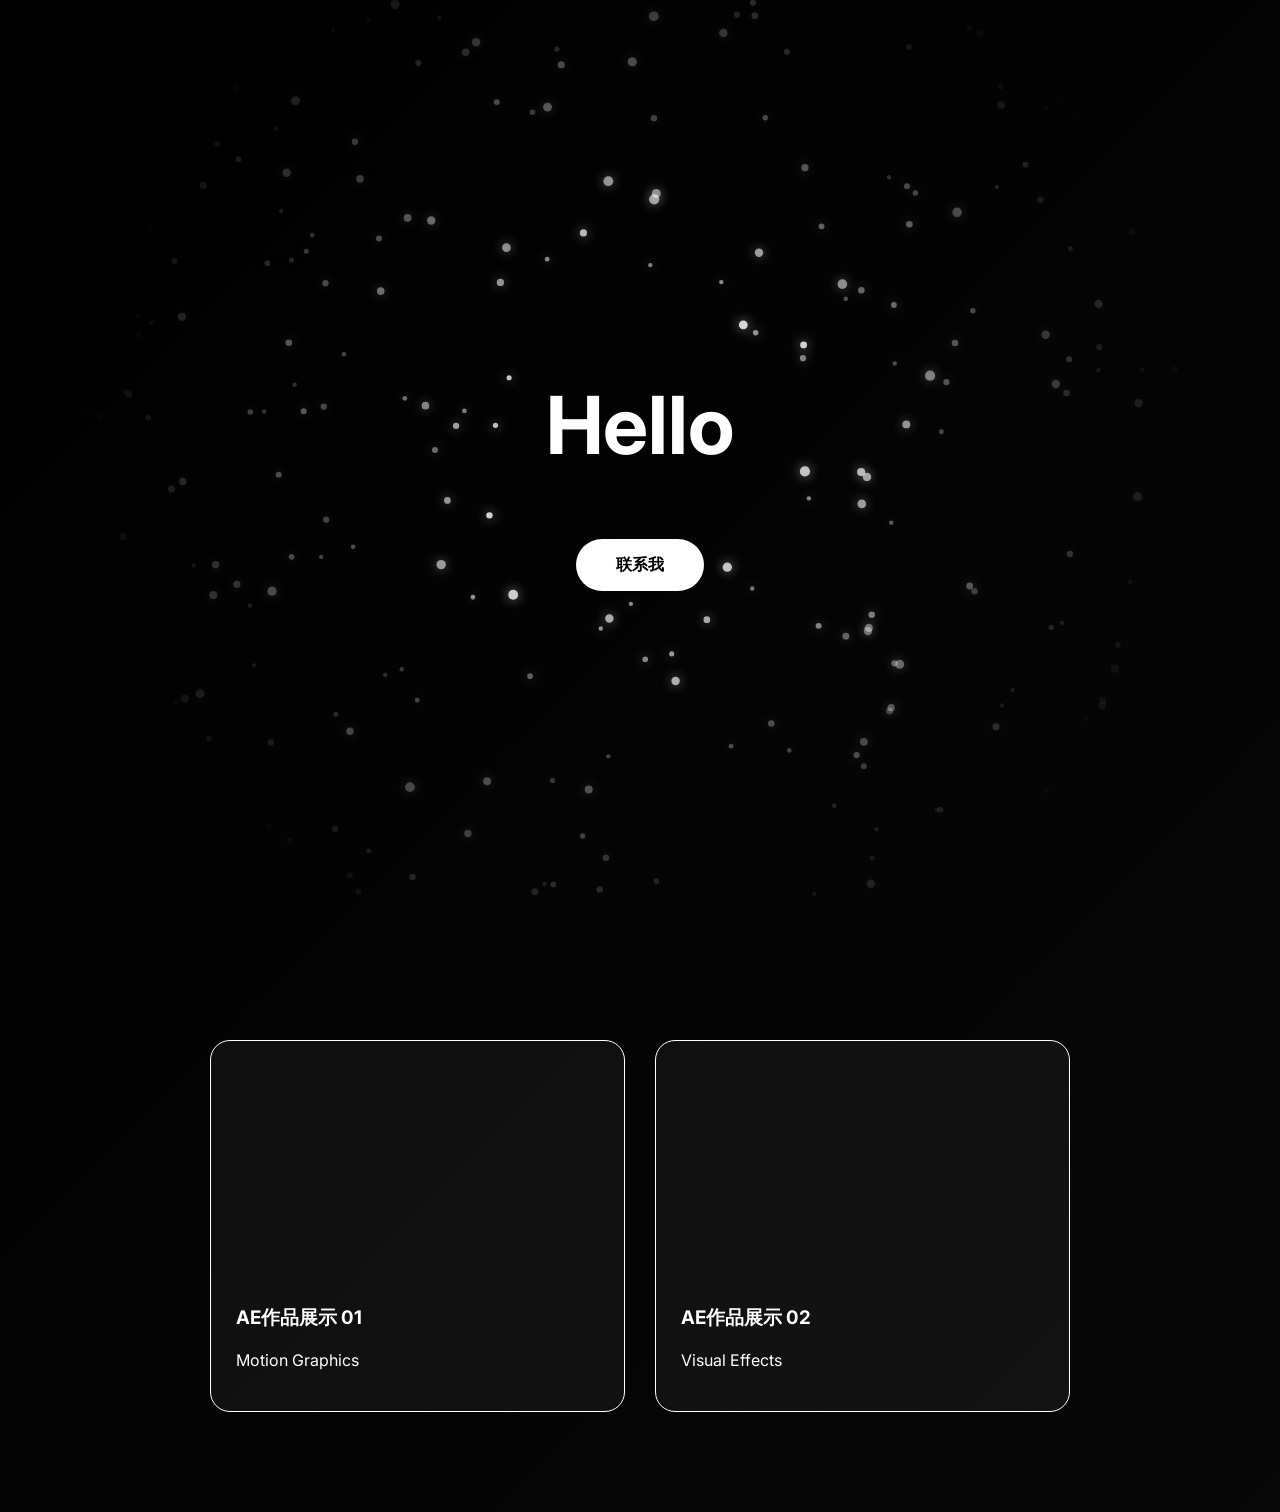
==== commit 4ba8d827: "粒子不改了" ====
--- a/index.html
+++ b/index.html
@@ -33,7 +33,7 @@
         }
 
         #particle-canvas { 
-            position: absolute; 
+            position: fixed; 
             top: 0; left: 0; 
             width: 100%; height: 100%; 
             z-index: 1; 
@@ -55,14 +55,6 @@
             box-sizing: border-box; z-index: 10; position: relative;
         }
 
-        .skills-container { display: flex; flex-wrap: wrap; justify-content: center; gap: 12px; margin-bottom: 40px; }
-
-        .skill-tag {
-            padding: 6px 16px; border-radius: 20px;
-            border: 1px solid var(--clr); color: var(--clr);
-            font-size: 14px; background: rgba(255, 255, 255, 0.05);
-        }
-
         .project-grid {
             display: grid;
             grid-template-columns: repeat(auto-fit, minmax(300px, 1fr));
@@ -72,19 +64,20 @@
         .project-card {
             height: 320px;
             background: rgba(255, 255, 255, 0.05);
-            border: 1px solid rgba(255, 255, 255, 0.1);
+            border: 1px solid #ffffff;
             border-radius: 20px;
             display: flex; align-items: flex-end; padding: 25px;
             transition: all 0.6s cubic-bezier(0.23, 1, 0.32, 1);
             opacity: 0; transform: translateY(50px);
             cursor: pointer;
+            color: #ffffff;
+            text-decoration: none;
         }
 
         .project-card.show { opacity: 1; transform: translateY(0); }
 
         .project-card:hover {
             transform: translateY(-10px);
-            border-color: #38bdf8;
             background: rgba(255, 255, 255, 0.08);
         }
     </style>
@@ -98,14 +91,9 @@
     </section>
 
     <div class="content-section">
-        <div class="skills-container">
-            <span class="skill-tag" style="--clr: #f7df1e;">JavaScript</span>
-            <span class="skill-tag" style="--clr: #38bdf8;">Visuals</span>
-            <span class="skill-tag" style="--clr: #a259ff;">After Effects</span>
-        </div>
         <div class="project-grid">
-            <div class="project-card"><div><h3>AE作品展示 01</h3><p>Motion Graphics</p></div></div>
-            <div class="project-card"><div><h3>AE作品展示 02</h3><p>Visual Effects</p></div></div>
+            <a href="project-01.html" class="project-card" style="--theme: #38bdf8"><div><h3>AE作品展示 01</h3><p>Motion Graphics</p></div></a>
+            <a href="project-02.html" class="project-card" style="--theme: #a259ff"><div><h3>AE作品展示 02</h3><p>Visual Effects</p></div></a>
         </div>
     </div>
 
@@ -121,7 +109,7 @@
             observer.observe(el);
         });
 
-        // 模块 2: 2D 粒子引擎（重构性能版）
+        // 模块 2: 2D 粒子引擎
         const canvas = document.getElementById('particle-canvas');
         const ctx = canvas.getContext('2d');
 
@@ -151,6 +139,10 @@
             zRange: 70
         };
 
+        let globalColor = {r: 255, g: 255, b: 255};
+        let targetColor = {r: 255, g: 255, b: 255};
+        let lastScrollY = window.scrollY;
+
         function init() {
             canvas.width = window.innerWidth;
             canvas.height = window.innerHeight;
@@ -171,6 +163,23 @@
             renderQueue = [...particles]; 
         }
 
+        document.querySelectorAll('.project-card').forEach(card => {
+            card.addEventListener('mouseenter', function() {
+                const themeColor = getComputedStyle(this).getPropertyValue('--theme');
+                if (themeColor) {
+                    const hex = themeColor.trim();
+                    const r = parseInt(hex.slice(1, 3), 16);
+                    const g = parseInt(hex.slice(3, 5), 16);
+                    const b = parseInt(hex.slice(5, 7), 16);
+                    targetColor = {r, g, b};
+                }
+            });
+            
+            card.addEventListener('mouseleave', function() {
+                targetColor = {r: 255, g: 255, b: 255};
+            });
+        });
+
         window.addEventListener('mousemove', e => {
             mouse.x = e.clientX;
             mouse.y = e.clientY;
@@ -183,82 +192,128 @@
             const now = performance.now();
             const time = now / 1000;
             ctx.clearRect(0, 0, canvas.width, canvas.height);
+            
+            // 1. 颜色平滑插值
+            const lerpFactor = 0.05;
+            globalColor.r += (targetColor.r - globalColor.r) * lerpFactor;
+            globalColor.g += (targetColor.g - globalColor.g) * lerpFactor;
+            globalColor.b += (targetColor.b - globalColor.b) * lerpFactor;
+            
+            // 2. 获取作品网格的大包围盒
+            const projectGrid = document.querySelector('.project-grid');
+            let gridRect = null;
+            if (projectGrid) {
+                gridRect = projectGrid.getBoundingClientRect();
+            }
+            
+            // 3. 滚动差值计算
+            const currentScrollY = window.scrollY;
+            const deltaScroll = currentScrollY - lastScrollY;
+            lastScrollY = currentScrollY;
 
             let destX, destY;
             if (mouse.x === -9999) {
-                destX = canvas.width / 2; destY = canvas.height / 2;
+                destX = canvas.width / 2; 
+                destY = canvas.height / 2;
             } else if (now - lastMouseMoveTime > CONFIG.idleAfterMs) {
                 destX = lastRealMouse.x + Math.sin(time * 0.55) * CONFIG.idleAmpX;
                 destY = lastRealMouse.y + Math.cos(time * 0.85) * CONFIG.idleAmpY;
             } else {
-                destX = mouse.x; destY = mouse.y;
+                destX = mouse.x; 
+                destY = mouse.y;
             }
 
-            const isMoving = now - lastMouseMoveTime < 120;
+            const isMoving = (now - lastMouseMoveTime < 120) || Math.abs(deltaScroll) > 1;
             const smooth = isMoving ? 0.24 : 0.12;
+            
+            // 取消对 virtualMouse.y 的滚动干扰，保持磁吸中心稳定
             virtualMouse.x += (destX - virtualMouse.x) * smooth;
             virtualMouse.y += (destY - virtualMouse.y) * smooth;
 
+            // 4. 深度排序
             renderQueue.sort((a, b) => a.cz - b.cz);
 
+            // 5. 粒子循环
             for (let i = 0; i < renderQueue.length; i++) {
-        const p = renderQueue[i];
-        p.t += p.speed / 2;
-
-        const dx0 = p.baseX - virtualMouse.x;
-        const dy0 = p.baseY - virtualMouse.y;
-        const dist0 = Math.sqrt(dx0 * dx0 + dy0 * dy0);
-
-        let targetX = p.baseX, targetY = p.baseY, targetZ = p.cz;
-
-        // 1. 始终计算位置（不管画不画，坐标必须更新，否则粒子会“卡死”在视野外）
-        if (dist0 < CONFIG.magnetRadius) {
-            const angle = Math.atan2(dy0, dx0);
-            const k = Math.pow(Math.max(0, 1 - dist0 / CONFIG.magnetRadius), 1.6);
-            const radialWave = Math.sin(p.t * CONFIG.waveSpeed + p.randomRadiusOffset) * (CONFIG.waveAmplitude * 0.9);
-            const targetR = Math.max(CONFIG.cursorSafeRadius, dist0) + radialWave * k;
-            const swirlK = Math.max(0, 1 - dist0 / (CONFIG.cursorSafeRadius + 140));
-            const swirl = (Math.sin(time * 2.0 + p.t) * 10 + Math.cos(p.t * 1.3) * 6) * swirlK * k;
-
-            const rx = Math.cos(angle), ry = Math.sin(angle);
-            targetX = virtualMouse.x + (rx * targetR - ry * swirl);
-            targetY = virtualMouse.y + (ry * targetR + rx * swirl);
-            targetZ = p.cz + Math.sin(p.t * 1.2) * (CONFIG.waveAmplitude * 0.22) * k;
-        }
-
-        // 插值计算必须在 continue 之前！
-        p.cx += (targetX - p.cx) * CONFIG.lerpSpeed;
-        p.cy += (targetY - p.cy) * CONFIG.lerpSpeed;
-        p.cz += (targetZ - p.cz) * CONFIG.lerpSpeed;
-
-        // 2. 仅控制“是否绘制”
-        if (dist0 > CONFIG.renderRadius) continue; 
-
-        const sx = p.cx, sy = p.cy;
-        const distToCenter = Math.hypot(sx - virtualMouse.x, sy - virtualMouse.y);
-        if (distToCenter < CONFIG.cursorSafeRadius) continue;
-
-        const zNorm = (p.cz + CONFIG.zRange / 2) / CONFIG.zRange;
-        const breatheK = Math.max(0, 1 - dist0 / CONFIG.breatheRadius);
-        const pulse = 0.9 + Math.sin(p.t * CONFIG.pulseSpeed) * (0.2 + 0.3 * breatheK);
-        
-        const influence = Math.max(0, 1 - dist0 / CONFIG.magnetRadius);
-        const fade = Math.max(0, 1 - (dist0 - CONFIG.magnetRadius) / (CONFIG.renderRadius - CONFIG.magnetRadius));
-        
-        const radius = Math.max(2.2, p.size * (0.1 + 0.09 * (0.3 + 0.7 * influence)) * pulse * (0.65 + zNorm * 0.75));
-        const alpha = Math.min(1, (0.18 + 0.52 * (0.3 + 0.7 * influence)) * fade * (0.55 + 0.6 * zNorm));
-
-        ctx.fillStyle = `rgba(255, 255, 255, ${alpha})`;
-        ctx.shadowColor = 'rgba(255, 255, 255, 0.75)';
-        ctx.shadowBlur = 12;
-        ctx.beginPath();
-        ctx.arc(sx, sy, radius, 0, Math.PI * 2);
-        ctx.fill();
-        ctx.shadowBlur = 0;
-    }
+                const p = renderQueue[i];
+
+                // 核心修正：将页面滚动直接作用于粒子的物理坐标
+                p.baseY -= deltaScroll * 0.8; // 0.8 为视差滚动系数
+                p.cy -= deltaScroll * 0.8;    // 同步当前坐标，防止回弹拉扯
+                
+                // 边界循环处理，确保上下滚动无缝衔接
+                if (p.baseY < 0) { 
+                    p.baseY += canvas.height; 
+                    p.cy += canvas.height; 
+                } else if (p.baseY > canvas.height) { 
+                    p.baseY -= canvas.height; 
+                    p.cy -= canvas.height; 
+                }
+
+                p.t += p.speed / 2;
+
+                const dx0 = p.baseX - virtualMouse.x;
+                const dy0 = p.baseY - virtualMouse.y;
+                const dist0 = Math.sqrt(dx0 * dx0 + dy0 * dy0);
+
+                let targetX = p.baseX, targetY = p.baseY, targetZ = p.cz;
+
+                // 物理运动计算 (未更改)
+                if (dist0 < CONFIG.magnetRadius) {
+                    const angle = Math.atan2(dy0, dx0);
+                    const k = Math.pow(Math.max(0, 1 - dist0 / CONFIG.magnetRadius), 1.6);
+                    const radialWave = Math.sin(p.t * CONFIG.waveSpeed + p.randomRadiusOffset) * (CONFIG.waveAmplitude * 0.9);
+                    const targetR = Math.max(CONFIG.cursorSafeRadius, dist0) + radialWave * k;
+                    const swirlK = Math.max(0, 1 - dist0 / (CONFIG.cursorSafeRadius + 140));
+                    const swirl = (Math.sin(time * 2.0 + p.t) * 10 + Math.cos(p.t * 1.3) * 6) * swirlK * k;
+
+                    const rx = Math.cos(angle), ry = Math.sin(angle);
+                    targetX = virtualMouse.x + (rx * targetR - ry * swirl);
+                    targetY = virtualMouse.y + (ry * targetR + rx * swirl);
+                    targetZ = p.cz + Math.sin(p.t * 1.2) * (CONFIG.waveAmplitude * 0.22) * k;
+                }
+
+                p.cx += (targetX - p.cx) * CONFIG.lerpSpeed;
+                p.cy += (targetY - p.cy) * CONFIG.lerpSpeed;
+                p.cz += (targetZ - p.cz) * CONFIG.lerpSpeed;
+
+                // 渲染边界判定
+                if (dist0 > CONFIG.renderRadius) continue; 
+
+                const sx = p.cx, sy = p.cy;
+
+                // 6. 作品区整体避让判定
+                if (gridRect) {
+                    const padding = 15; 
+                    if (sx > gridRect.left - padding && sx < gridRect.right + padding && 
+                        sy > gridRect.top - padding && sy < gridRect.bottom + padding) {
+                        continue; 
+                    }
+                }
+
+                const distToCenter = Math.hypot(sx - virtualMouse.x, sy - virtualMouse.y);
+                if (distToCenter < CONFIG.cursorSafeRadius) continue;
+
+                // 渲染样式计算 (未更改)
+                const zNorm = (p.cz + CONFIG.zRange / 2) / CONFIG.zRange;
+                const breatheK = Math.max(0, 1 - dist0 / CONFIG.breatheRadius);
+                const pulse = 0.9 + Math.sin(p.t * CONFIG.pulseSpeed) * (0.2 + 0.3 * breatheK);
+                
+                const influence = Math.max(0, 1 - dist0 / CONFIG.magnetRadius);
+                const fade = Math.max(0, 1 - (dist0 - CONFIG.magnetRadius) / (CONFIG.renderRadius - CONFIG.magnetRadius));
+                const radius = Math.max(2.2, p.size * (0.1 + 0.09 * (0.3 + 0.7 * influence)) * pulse * (0.65 + zNorm * 0.75));
+                const alpha = Math.min(1, (0.18 + 0.52 * (0.3 + 0.7 * influence)) * fade * (0.55 + 0.6 * zNorm));
+
+                ctx.fillStyle = `rgba(${Math.round(globalColor.r)}, ${Math.round(globalColor.g)}, ${Math.round(globalColor.b)}, ${alpha})`;
+                ctx.shadowColor = `rgba(${Math.round(globalColor.r)}, ${Math.round(globalColor.g)}, ${Math.round(globalColor.b)}, 0.75)`;
+                ctx.shadowBlur = 12;
+                ctx.beginPath();
+                ctx.arc(sx, sy, radius, 0, Math.PI * 2);
+                ctx.fill();
+                ctx.shadowBlur = 0;
+            }
             requestAnimationFrame(animate);
         }
-
         window.addEventListener('resize', init);
         init();
         animate();
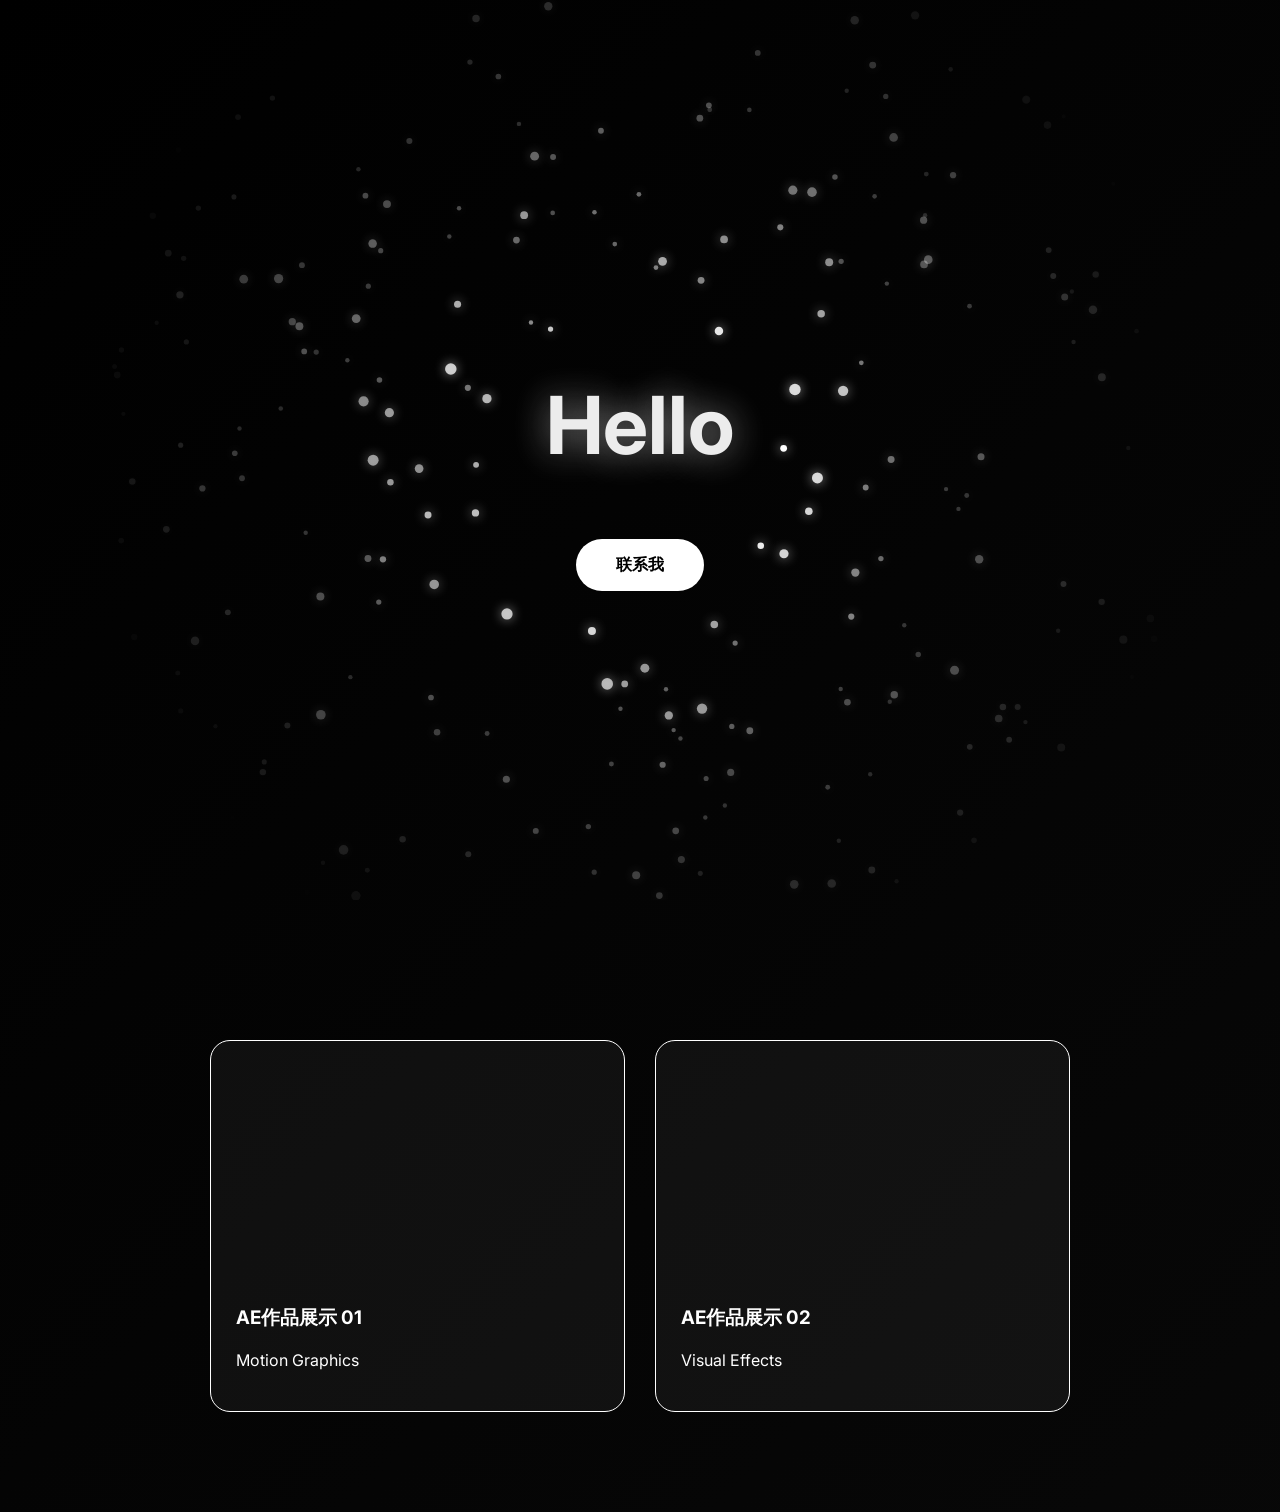
==== commit 14a66890: "适配手机ui" ====
--- a/index.html
+++ b/index.html
@@ -40,7 +40,14 @@
             pointer-events: none; /* 确保粒子不挡住交互 */
         }
 
-        .card-title { font-size: 80px; font-weight: 700; z-index: 10; pointer-events: none; }
+        .card-title { 
+    font-size: 80px; 
+    font-weight: 700; 
+    z-index: 10; 
+    pointer-events: none; 
+    opacity: 0.15; /* 增加这行：基础暗度 */
+    will-change: opacity, text-shadow; /* 增加这行：开启硬件加速防掉帧 */
+}
 
         .primary-btn {
             background: white; color: black; border: none; padding: 15px 40px;
@@ -79,6 +86,13 @@
         .project-card:hover {
             transform: translateY(-10px);
             background: rgba(255, 255, 255, 0.08);
+        }
+        /* ------ 新增：移动端适配 ------ */
+        @media (max-width: 768px) {
+            .card-title { font-size: 48px; } /* 缩小巨型标题 */
+            .content-section { padding: 60px 15px; margin-top: 20px; }
+            .project-grid { gap: 20px; }
+            .project-card { height: 240px; padding: 20px; } /* 压缩卡片高度防止霸屏 */
         }
     </style>
 </head>
@@ -180,13 +194,37 @@
             });
         });
 
-        window.addEventListener('mousemove', e => {
+       window.addEventListener('mousemove', e => {
             mouse.x = e.clientX;
             mouse.y = e.clientY;
             lastMouseMoveTime = performance.now();
             lastRealMouse.x = e.clientX;
             lastRealMouse.y = e.clientY;
         });
+
+        // ------ 新增：移动端触摸映射 ------
+        window.addEventListener('touchstart', e => {
+            mouse.x = e.touches[0].clientX;
+            mouse.y = e.touches[0].clientY;
+            lastMouseMoveTime = performance.now();
+            lastRealMouse.x = mouse.x;
+            lastRealMouse.y = mouse.y;
+        }, { passive: true }); // passive 确保不阻塞原生页面滚动
+
+        window.addEventListener('touchmove', e => {
+            mouse.x = e.touches[0].clientX;
+            mouse.y = e.touches[0].clientY;
+            lastMouseMoveTime = performance.now();
+            lastRealMouse.x = mouse.x;
+            lastRealMouse.y = mouse.y;
+        }, { passive: true });
+
+        window.addEventListener('touchend', () => {
+            // 手指离开屏幕，立即恢复到闲置状态
+            mouse.x = -9999;
+            mouse.y = -9999;
+        });
+        // ------ 新增结束 ------
 
         function animate() {
             const now = performance.now();
@@ -312,6 +350,27 @@
                 ctx.fill();
                 ctx.shadowBlur = 0;
             }
+            // ------ 新增：Hello 字体距离感应 ------
+                const titleEl = document.querySelector('.card-title');
+                if (titleEl) {
+                    const rect = titleEl.getBoundingClientRect();
+                    const textCX = rect.left + rect.width / 2;
+                    const textCY = rect.top + rect.height / 2;
+                    
+                    // 计算虚拟光标与字体中心的距离
+                    const distToText = Math.hypot(textCX - virtualMouse.x, textCY - virtualMouse.y);
+                    const maxTriggerDist = 450; // 光标触发半径
+                    
+                    // 映射距离到 0-1 之间，并加一个 1.5 次方曲线模拟 AE 的平滑缓动效果
+                    let intensity = Math.max(0, 1 - distToText / maxTriggerDist);
+                    intensity = Math.pow(intensity, 1.5); 
+                    
+                    const minOpacity = 0.15; // 需与 CSS 中的 opacity 保持一致
+                    titleEl.style.opacity = minOpacity + (1 - minOpacity) * intensity;
+                    // 同步增加辉光效果
+                    titleEl.style.textShadow = `0 0 ${intensity * 40}px rgba(255, 255, 255, ${intensity * 0.6})`;
+                }
+                // ------ 新增结束 ------
             requestAnimationFrame(animate);
         }
         window.addEventListener('resize', init);
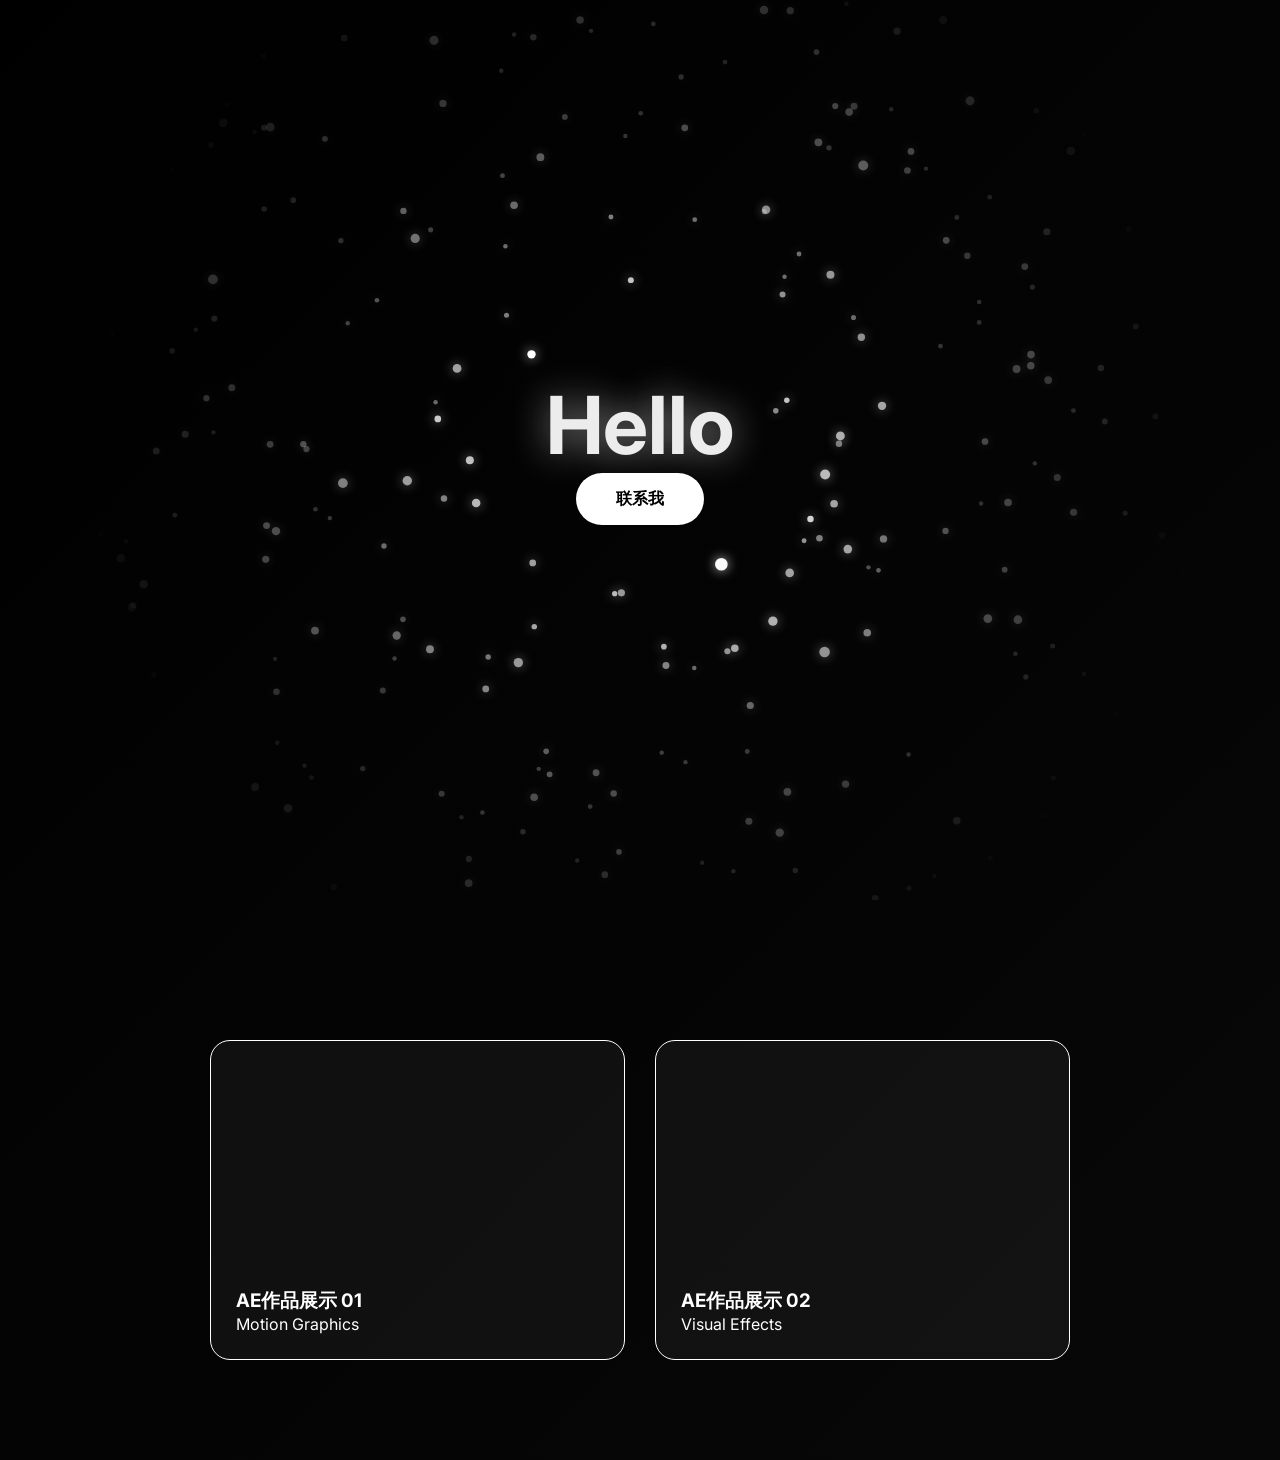
==== commit c42c3f4a: "分开" ====
--- a/index.html
+++ b/index.html
@@ -4,100 +4,9 @@
     <meta charset="UTF-8">
     <meta name="viewport" content="width=device-width, initial-scale=1.0">
     <title>作品集展示</title>
-    <style>
-        /* 1. 基础样式与动态渐变背景 */
-        @import url('https://fonts.googleapis.com/css2?family=Inter:wght@400;700&display=swap');
-        
-        body {
-            margin: 0; padding: 0;
-            overflow-x: hidden;
-            background: linear-gradient(-45deg, #000000, #1a1a1a, #0a0a0a, #000000);
-            background-size: 400% 400%;
-            animation: gradientMove 10s ease infinite;
-            font-family: 'Inter', sans-serif;
-            color: #ffffff;
-        }
-
-        @keyframes gradientMove {
-            0% { background-position: 0% 50%; }
-            50% { background-position: 100% 50%; }
-            100% { background-position: 0% 50%; }
-        }
-
-        /* 2. Hero 区布局 */
-        .hero { 
-            height: 100vh; width: 100%;
-            display: flex; flex-direction: column; 
-            justify-content: center; align-items: center; 
-            position: relative; overflow: hidden; 
-        }
-
-        #particle-canvas { 
-            position: fixed; 
-            top: 0; left: 0; 
-            width: 100%; height: 100%; 
-            z-index: 1; 
-            pointer-events: none; /* 确保粒子不挡住交互 */
-        }
-
-        .card-title { 
-    font-size: 80px; 
-    font-weight: 700; 
-    z-index: 10; 
-    pointer-events: none; 
-    opacity: 0.15; /* 增加这行：基础暗度 */
-    will-change: opacity, text-shadow; /* 增加这行：开启硬件加速防掉帧 */
-}
-
-        .primary-btn {
-            background: white; color: black; border: none; padding: 15px 40px;
-            border-radius: 50px; font-weight: bold; transition: 0.3s;
-            text-decoration: none; z-index: 10;
-        }
-
-        /* 3. 作品展示区网格布局 */
-        .content-section { 
-            width: 100%; max-width: 900px; 
-            margin: 0 auto; padding: 100px 20px; 
-            box-sizing: border-box; z-index: 10; position: relative;
-        }
-
-        .project-grid {
-            display: grid;
-            grid-template-columns: repeat(auto-fit, minmax(300px, 1fr));
-            gap: 30px; width: 100%; margin-top: 40px;
-        }
-
-        .project-card {
-            height: 320px;
-            background: rgba(255, 255, 255, 0.05);
-            border: 1px solid #ffffff;
-            border-radius: 20px;
-            display: flex; align-items: flex-end; padding: 25px;
-            transition: all 0.6s cubic-bezier(0.23, 1, 0.32, 1);
-            opacity: 0; transform: translateY(50px);
-            cursor: pointer;
-            color: #ffffff;
-            text-decoration: none;
-        }
-
-        .project-card.show { opacity: 1; transform: translateY(0); }
-
-        .project-card:hover {
-            transform: translateY(-10px);
-            background: rgba(255, 255, 255, 0.08);
-        }
-        /* ------ 新增：移动端适配 ------ */
-        @media (max-width: 768px) {
-            .card-title { font-size: 48px; } /* 缩小巨型标题 */
-            .content-section { padding: 60px 15px; margin-top: 20px; }
-            .project-grid { gap: 20px; }
-            .project-card { height: 240px; padding: 20px; } /* 压缩卡片高度防止霸屏 */
-        }
-    </style>
+    <link rel="stylesheet" href="style.css">
 </head>
 <body>
-
     <section class="hero">
         <canvas id="particle-canvas"></canvas>
         <h1 class="card-title">Hello</h1>
@@ -106,276 +15,24 @@
 
     <div class="content-section">
         <div class="project-grid">
-            <a href="project-01.html" class="project-card" style="--theme: #38bdf8"><div><h3>AE作品展示 01</h3><p>Motion Graphics</p></div></a>
-            <a href="project-02.html" class="project-card" style="--theme: #a259ff"><div><h3>AE作品展示 02</h3><p>Visual Effects</p></div></a>
+            <a href="project-01.html" class="project-card" style="--theme: #38bdf8">
+                <video class="card-video" src="7798.mp4" muted loop playsinline></video>
+                <div class="card-content">
+                    <h3>AE作品展示 01</h3>
+                    <p>Motion Graphics</p>
+                </div>
+            </a>
+
+            <a href="project-02.html" class="project-card" style="--theme: #a259ff">
+                <video class="card-video" src="7798.mp4" muted loop playsinline></video>
+                <div class="card-content">
+                    <h3>AE作品展示 02</h3>
+                    <p>Visual Effects</p>
+                </div>
+            </a>
         </div>
     </div>
 
-    <script>
-        // 模块 1: 滚动观察器
-        const observer = new IntersectionObserver(entries => {
-            entries.forEach(entry => {
-                if (entry.isIntersecting) entry.target.classList.add('show');
-            });
-        }, { threshold: 0.1 });
-
-        document.querySelectorAll('.project-card, .primary-btn').forEach(el => {
-            observer.observe(el);
-        });
-
-        // 模块 2: 2D 粒子引擎
-        const canvas = document.getElementById('particle-canvas');
-        const ctx = canvas.getContext('2d');
-
-        let particles = [];
-        let renderQueue = []; 
-        let mouse = { x: -9999, y: -9999 };
-        let lastMouseMoveTime = 0;
-        let lastRealMouse = { x: window.innerWidth / 2, y: window.innerHeight / 2 };
-        let virtualMouse = { x: window.innerWidth / 2, y: window.innerHeight / 2 };
-
-        const CONFIG = {
-            count: 320,
-            magnetRadius: 320,
-            ringRadius: 230,
-            waveSpeed: 0.55,
-            waveAmplitude: 14,
-            particleSize: 26,
-            lerpSpeed: 0.07,
-            pulseSpeed: 3,
-            fieldStrength: 10,
-            idleAfterMs: 2200,
-            idleAmpX: 140,
-            idleAmpY: 95,
-            breatheRadius: 260,
-            renderRadius: 560,
-            cursorSafeRadius: 140,
-            zRange: 70
-        };
-
-        let globalColor = {r: 255, g: 255, b: 255};
-        let targetColor = {r: 255, g: 255, b: 255};
-        let lastScrollY = window.scrollY;
-
-        function init() {
-            canvas.width = window.innerWidth;
-            canvas.height = window.innerHeight;
-            particles = [];
-            for (let i = 0; i < CONFIG.count; i++) {
-                const baseX = Math.random() * canvas.width;
-                const baseY = Math.random() * canvas.height;
-                particles.push({
-                    t: Math.random() * 100,
-                    speed: 0.01 + Math.random() / 200,
-                    baseX, baseY,
-                    cx: baseX, cy: baseY,
-                    cz: (Math.random() - 0.5) * CONFIG.zRange,
-                    randomRadiusOffset: (Math.random() - 0.5) * 2,
-                    size: CONFIG.particleSize
-                });
-            }
-            renderQueue = [...particles]; 
-        }
-
-        document.querySelectorAll('.project-card').forEach(card => {
-            card.addEventListener('mouseenter', function() {
-                const themeColor = getComputedStyle(this).getPropertyValue('--theme');
-                if (themeColor) {
-                    const hex = themeColor.trim();
-                    const r = parseInt(hex.slice(1, 3), 16);
-                    const g = parseInt(hex.slice(3, 5), 16);
-                    const b = parseInt(hex.slice(5, 7), 16);
-                    targetColor = {r, g, b};
-                }
-            });
-            
-            card.addEventListener('mouseleave', function() {
-                targetColor = {r: 255, g: 255, b: 255};
-            });
-        });
-
-       window.addEventListener('mousemove', e => {
-            mouse.x = e.clientX;
-            mouse.y = e.clientY;
-            lastMouseMoveTime = performance.now();
-            lastRealMouse.x = e.clientX;
-            lastRealMouse.y = e.clientY;
-        });
-
-        // ------ 新增：移动端触摸映射 ------
-        window.addEventListener('touchstart', e => {
-            mouse.x = e.touches[0].clientX;
-            mouse.y = e.touches[0].clientY;
-            lastMouseMoveTime = performance.now();
-            lastRealMouse.x = mouse.x;
-            lastRealMouse.y = mouse.y;
-        }, { passive: true }); // passive 确保不阻塞原生页面滚动
-
-        window.addEventListener('touchmove', e => {
-            mouse.x = e.touches[0].clientX;
-            mouse.y = e.touches[0].clientY;
-            lastMouseMoveTime = performance.now();
-            lastRealMouse.x = mouse.x;
-            lastRealMouse.y = mouse.y;
-        }, { passive: true });
-
-        window.addEventListener('touchend', () => {
-            // 手指离开屏幕，立即恢复到闲置状态
-            mouse.x = -9999;
-            mouse.y = -9999;
-        });
-        // ------ 新增结束 ------
-
-        function animate() {
-            const now = performance.now();
-            const time = now / 1000;
-            ctx.clearRect(0, 0, canvas.width, canvas.height);
-            
-            // 1. 颜色平滑插值
-            const lerpFactor = 0.05;
-            globalColor.r += (targetColor.r - globalColor.r) * lerpFactor;
-            globalColor.g += (targetColor.g - globalColor.g) * lerpFactor;
-            globalColor.b += (targetColor.b - globalColor.b) * lerpFactor;
-            
-            // 2. 获取作品网格的大包围盒
-            const projectGrid = document.querySelector('.project-grid');
-            let gridRect = null;
-            if (projectGrid) {
-                gridRect = projectGrid.getBoundingClientRect();
-            }
-            
-            // 3. 滚动差值计算
-            const currentScrollY = window.scrollY;
-            const deltaScroll = currentScrollY - lastScrollY;
-            lastScrollY = currentScrollY;
-
-            let destX, destY;
-            if (mouse.x === -9999) {
-                destX = canvas.width / 2; 
-                destY = canvas.height / 2;
-            } else if (now - lastMouseMoveTime > CONFIG.idleAfterMs) {
-                destX = lastRealMouse.x + Math.sin(time * 0.55) * CONFIG.idleAmpX;
-                destY = lastRealMouse.y + Math.cos(time * 0.85) * CONFIG.idleAmpY;
-            } else {
-                destX = mouse.x; 
-                destY = mouse.y;
-            }
-
-            const isMoving = (now - lastMouseMoveTime < 120) || Math.abs(deltaScroll) > 1;
-            const smooth = isMoving ? 0.24 : 0.12;
-            
-            // 取消对 virtualMouse.y 的滚动干扰，保持磁吸中心稳定
-            virtualMouse.x += (destX - virtualMouse.x) * smooth;
-            virtualMouse.y += (destY - virtualMouse.y) * smooth;
-
-            // 4. 深度排序
-            renderQueue.sort((a, b) => a.cz - b.cz);
-
-            // 5. 粒子循环
-            for (let i = 0; i < renderQueue.length; i++) {
-                const p = renderQueue[i];
-
-                // 核心修正：将页面滚动直接作用于粒子的物理坐标
-                p.baseY -= deltaScroll * 0.8; // 0.8 为视差滚动系数
-                p.cy -= deltaScroll * 0.8;    // 同步当前坐标，防止回弹拉扯
-                
-                // 边界循环处理，确保上下滚动无缝衔接
-                if (p.baseY < 0) { 
-                    p.baseY += canvas.height; 
-                    p.cy += canvas.height; 
-                } else if (p.baseY > canvas.height) { 
-                    p.baseY -= canvas.height; 
-                    p.cy -= canvas.height; 
-                }
-
-                p.t += p.speed / 2;
-
-                const dx0 = p.baseX - virtualMouse.x;
-                const dy0 = p.baseY - virtualMouse.y;
-                const dist0 = Math.sqrt(dx0 * dx0 + dy0 * dy0);
-
-                let targetX = p.baseX, targetY = p.baseY, targetZ = p.cz;
-
-                // 物理运动计算 (未更改)
-                if (dist0 < CONFIG.magnetRadius) {
-                    const angle = Math.atan2(dy0, dx0);
-                    const k = Math.pow(Math.max(0, 1 - dist0 / CONFIG.magnetRadius), 1.6);
-                    const radialWave = Math.sin(p.t * CONFIG.waveSpeed + p.randomRadiusOffset) * (CONFIG.waveAmplitude * 0.9);
-                    const targetR = Math.max(CONFIG.cursorSafeRadius, dist0) + radialWave * k;
-                    const swirlK = Math.max(0, 1 - dist0 / (CONFIG.cursorSafeRadius + 140));
-                    const swirl = (Math.sin(time * 2.0 + p.t) * 10 + Math.cos(p.t * 1.3) * 6) * swirlK * k;
-
-                    const rx = Math.cos(angle), ry = Math.sin(angle);
-                    targetX = virtualMouse.x + (rx * targetR - ry * swirl);
-                    targetY = virtualMouse.y + (ry * targetR + rx * swirl);
-                    targetZ = p.cz + Math.sin(p.t * 1.2) * (CONFIG.waveAmplitude * 0.22) * k;
-                }
-
-                p.cx += (targetX - p.cx) * CONFIG.lerpSpeed;
-                p.cy += (targetY - p.cy) * CONFIG.lerpSpeed;
-                p.cz += (targetZ - p.cz) * CONFIG.lerpSpeed;
-
-                // 渲染边界判定
-                if (dist0 > CONFIG.renderRadius) continue; 
-
-                const sx = p.cx, sy = p.cy;
-
-                // 6. 作品区整体避让判定
-                if (gridRect) {
-                    const padding = 15; 
-                    if (sx > gridRect.left - padding && sx < gridRect.right + padding && 
-                        sy > gridRect.top - padding && sy < gridRect.bottom + padding) {
-                        continue; 
-                    }
-                }
-
-                const distToCenter = Math.hypot(sx - virtualMouse.x, sy - virtualMouse.y);
-                if (distToCenter < CONFIG.cursorSafeRadius) continue;
-
-                // 渲染样式计算 (未更改)
-                const zNorm = (p.cz + CONFIG.zRange / 2) / CONFIG.zRange;
-                const breatheK = Math.max(0, 1 - dist0 / CONFIG.breatheRadius);
-                const pulse = 0.9 + Math.sin(p.t * CONFIG.pulseSpeed) * (0.2 + 0.3 * breatheK);
-                
-                const influence = Math.max(0, 1 - dist0 / CONFIG.magnetRadius);
-                const fade = Math.max(0, 1 - (dist0 - CONFIG.magnetRadius) / (CONFIG.renderRadius - CONFIG.magnetRadius));
-                const radius = Math.max(2.2, p.size * (0.1 + 0.09 * (0.3 + 0.7 * influence)) * pulse * (0.65 + zNorm * 0.75));
-                const alpha = Math.min(1, (0.18 + 0.52 * (0.3 + 0.7 * influence)) * fade * (0.55 + 0.6 * zNorm));
-
-                ctx.fillStyle = `rgba(${Math.round(globalColor.r)}, ${Math.round(globalColor.g)}, ${Math.round(globalColor.b)}, ${alpha})`;
-                ctx.shadowColor = `rgba(${Math.round(globalColor.r)}, ${Math.round(globalColor.g)}, ${Math.round(globalColor.b)}, 0.75)`;
-                ctx.shadowBlur = 12;
-                ctx.beginPath();
-                ctx.arc(sx, sy, radius, 0, Math.PI * 2);
-                ctx.fill();
-                ctx.shadowBlur = 0;
-            }
-            // ------ 新增：Hello 字体距离感应 ------
-                const titleEl = document.querySelector('.card-title');
-                if (titleEl) {
-                    const rect = titleEl.getBoundingClientRect();
-                    const textCX = rect.left + rect.width / 2;
-                    const textCY = rect.top + rect.height / 2;
-                    
-                    // 计算虚拟光标与字体中心的距离
-                    const distToText = Math.hypot(textCX - virtualMouse.x, textCY - virtualMouse.y);
-                    const maxTriggerDist = 450; // 光标触发半径
-                    
-                    // 映射距离到 0-1 之间，并加一个 1.5 次方曲线模拟 AE 的平滑缓动效果
-                    let intensity = Math.max(0, 1 - distToText / maxTriggerDist);
-                    intensity = Math.pow(intensity, 1.5); 
-                    
-                    const minOpacity = 0.15; // 需与 CSS 中的 opacity 保持一致
-                    titleEl.style.opacity = minOpacity + (1 - minOpacity) * intensity;
-                    // 同步增加辉光效果
-                    titleEl.style.textShadow = `0 0 ${intensity * 40}px rgba(255, 255, 255, ${intensity * 0.6})`;
-                }
-                // ------ 新增结束 ------
-            requestAnimationFrame(animate);
-        }
-        window.addEventListener('resize', init);
-        init();
-        animate();
-    </script>
+    <script src="script.js"></script>
 </body>
-</html>+</html>
--- a/style.css
+++ b/style.css
@@ -0,0 +1,158 @@
+/* 1. 基础样式与动态渐变背景 */
+@import url('https://fonts.googleapis.com/css2?family=Inter:wght@400;700&display=swap');
+
+* {
+    margin: 0;
+    padding: 0;
+    box-sizing: border-box;
+}
+
+body {
+    margin: 0;
+    padding: 0;
+    overflow-x: hidden;
+    background: linear-gradient(-45deg, #000000, #1a1a1a, #0a0a0a, #000000);
+    background-size: 400% 400%;
+    animation: gradientMove 10s ease infinite;
+    font-family: 'Inter', sans-serif;
+    color: #ffffff;
+}
+
+@keyframes gradientMove {
+    0% { background-position: 0% 50%; }
+    50% { background-position: 100% 50%; }
+    100% { background-position: 0% 50%; }
+}
+
+/* 2. Hero 区布局 */
+.hero {
+    height: 100vh;
+    width: 100%;
+    display: flex;
+    flex-direction: column;
+    justify-content: center;
+    align-items: center;
+    position: relative;
+    overflow: hidden;
+}
+
+#particle-canvas {
+    position: fixed;
+    top: 0;
+    left: 0;
+    width: 100%;
+    height: 100%;
+    z-index: 1;
+    pointer-events: none;
+}
+
+.card-title {
+    font-size: 80px;
+    font-weight: 700;
+    z-index: 10;
+    pointer-events: none;
+    opacity: 0.15;
+    will-change: opacity, text-shadow;
+}
+
+.primary-btn {
+    background: white;
+    color: black;
+    border: none;
+    padding: 15px 40px;
+    border-radius: 50px;
+    font-weight: bold;
+    transition: 0.3s;
+    text-decoration: none;
+    z-index: 10;
+}
+
+/* 3. 作品展示区网格布局 */
+.content-section {
+    width: 100%;
+    max-width: 900px;
+    margin: 0 auto;
+    padding: 100px 20px;
+    box-sizing: border-box;
+    z-index: 10;
+    position: relative;
+}
+
+.project-grid {
+    display: grid;
+    grid-template-columns: repeat(auto-fit, minmax(300px, 1fr));
+    gap: 30px;
+    width: 100%;
+    margin-top: 40px;
+}
+
+.project-card {
+    position: relative;
+    overflow: hidden;
+    height: 320px;
+    background: rgba(255, 255, 255, 0.05);
+    border: 1px solid #ffffff;
+    border-radius: 20px;
+    display: flex;
+    align-items: flex-end;
+    padding: 25px;
+    transition: all 0.6s cubic-bezier(0.23, 1, 0.32, 1);
+    opacity: 0;
+    transform: translateY(50px);
+    cursor: pointer;
+    color: #ffffff;
+    text-decoration: none;
+}
+
+.project-card.show {
+    opacity: 1;
+    transform: translateY(0);
+}
+
+.project-card:hover {
+    transform: translateY(-10px);
+    background: rgba(255, 255, 255, 0.08);
+}
+
+.card-video {
+    position: absolute;
+    top: 0;
+    left: 0;
+    width: 100%;
+    height: 100%;
+    object-fit: cover;
+    opacity: 0;
+    filter: brightness(0.5) contrast(1.2) saturate(1.2);
+    transition: opacity 0.8s ease;
+    z-index: 1;
+}
+
+.project-card:hover .card-video {
+    opacity: 1;
+}
+
+.card-content {
+    position: relative;
+    z-index: 2;
+}
+
+/* 移动端适配 */
+@media (max-width: 768px) {
+    .card-title {
+        font-size: 48px;
+    }
+
+    .content-section {
+        padding: 60px 15px;
+        margin-top: 20px;
+    }
+
+    .project-grid {
+        gap: 20px;
+    }
+
+    .project-card {
+        height: 240px;
+        padding: 20px;
+    }
+}
